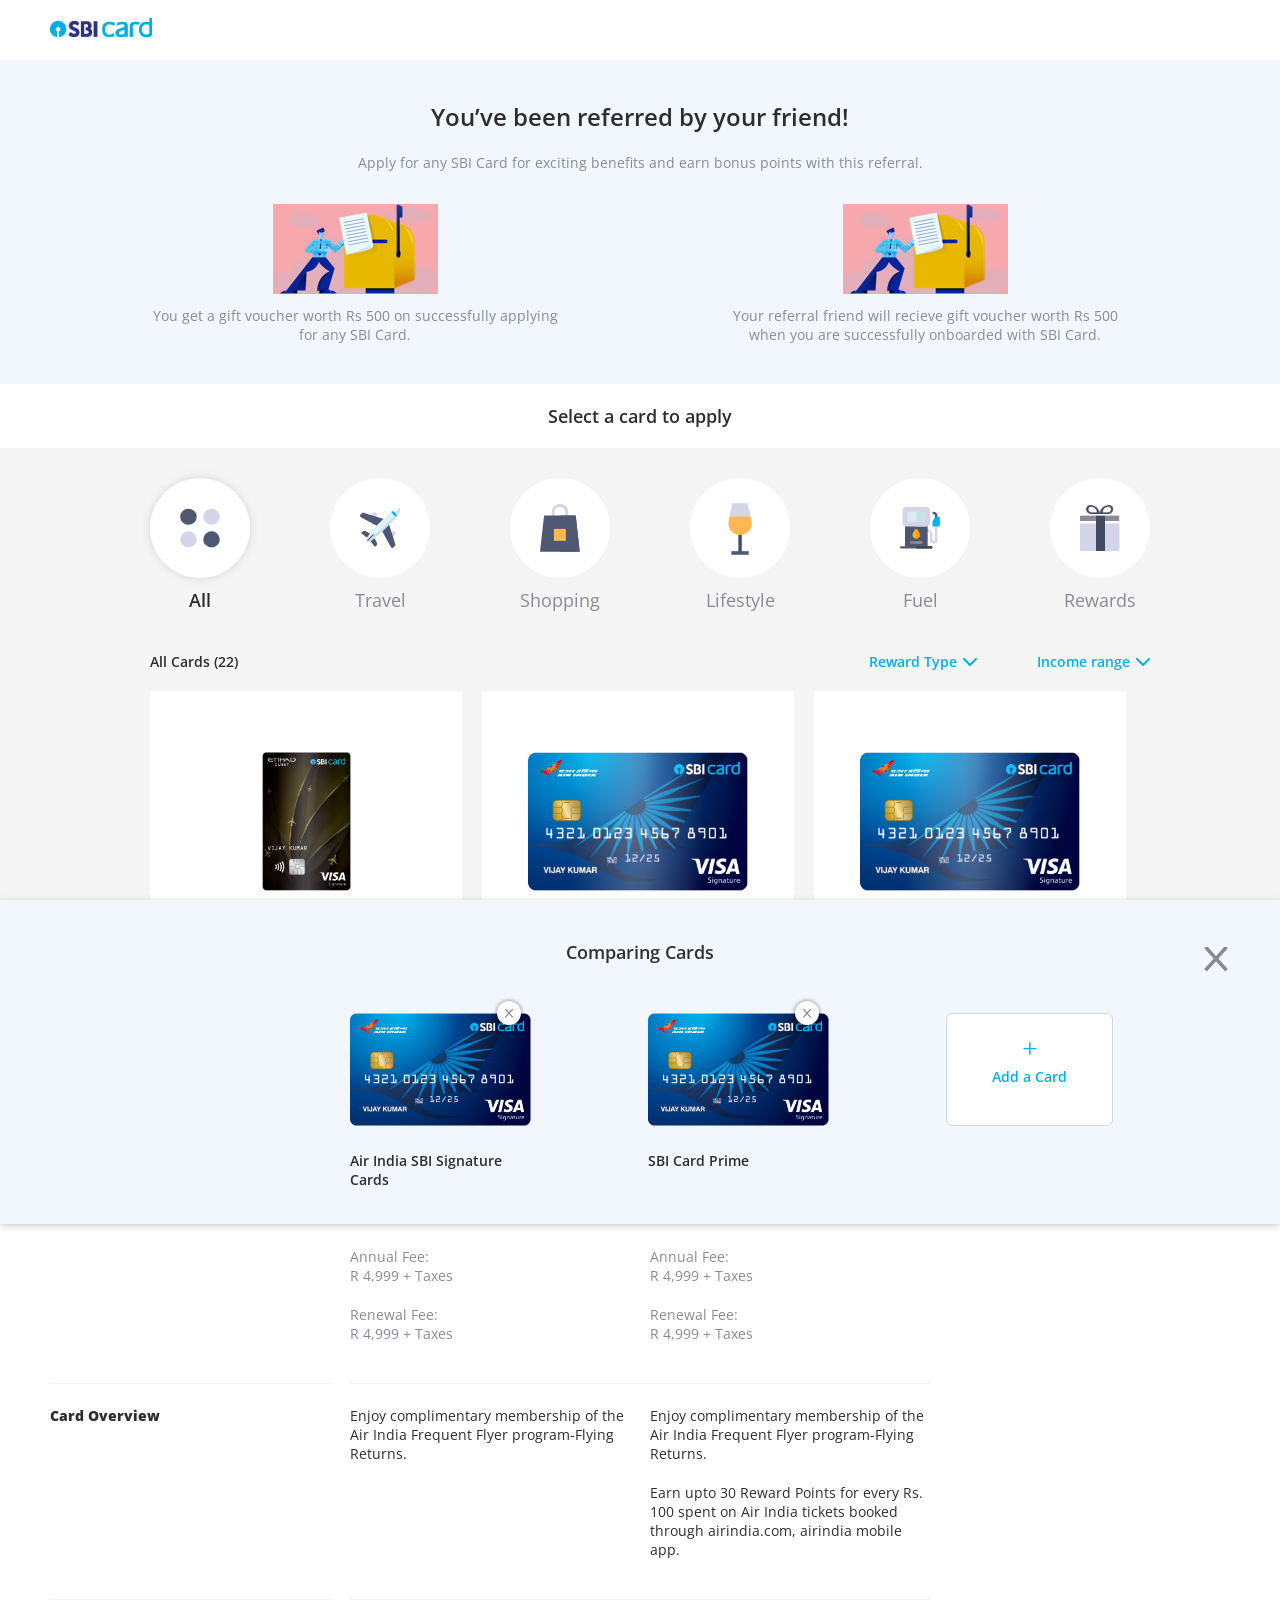
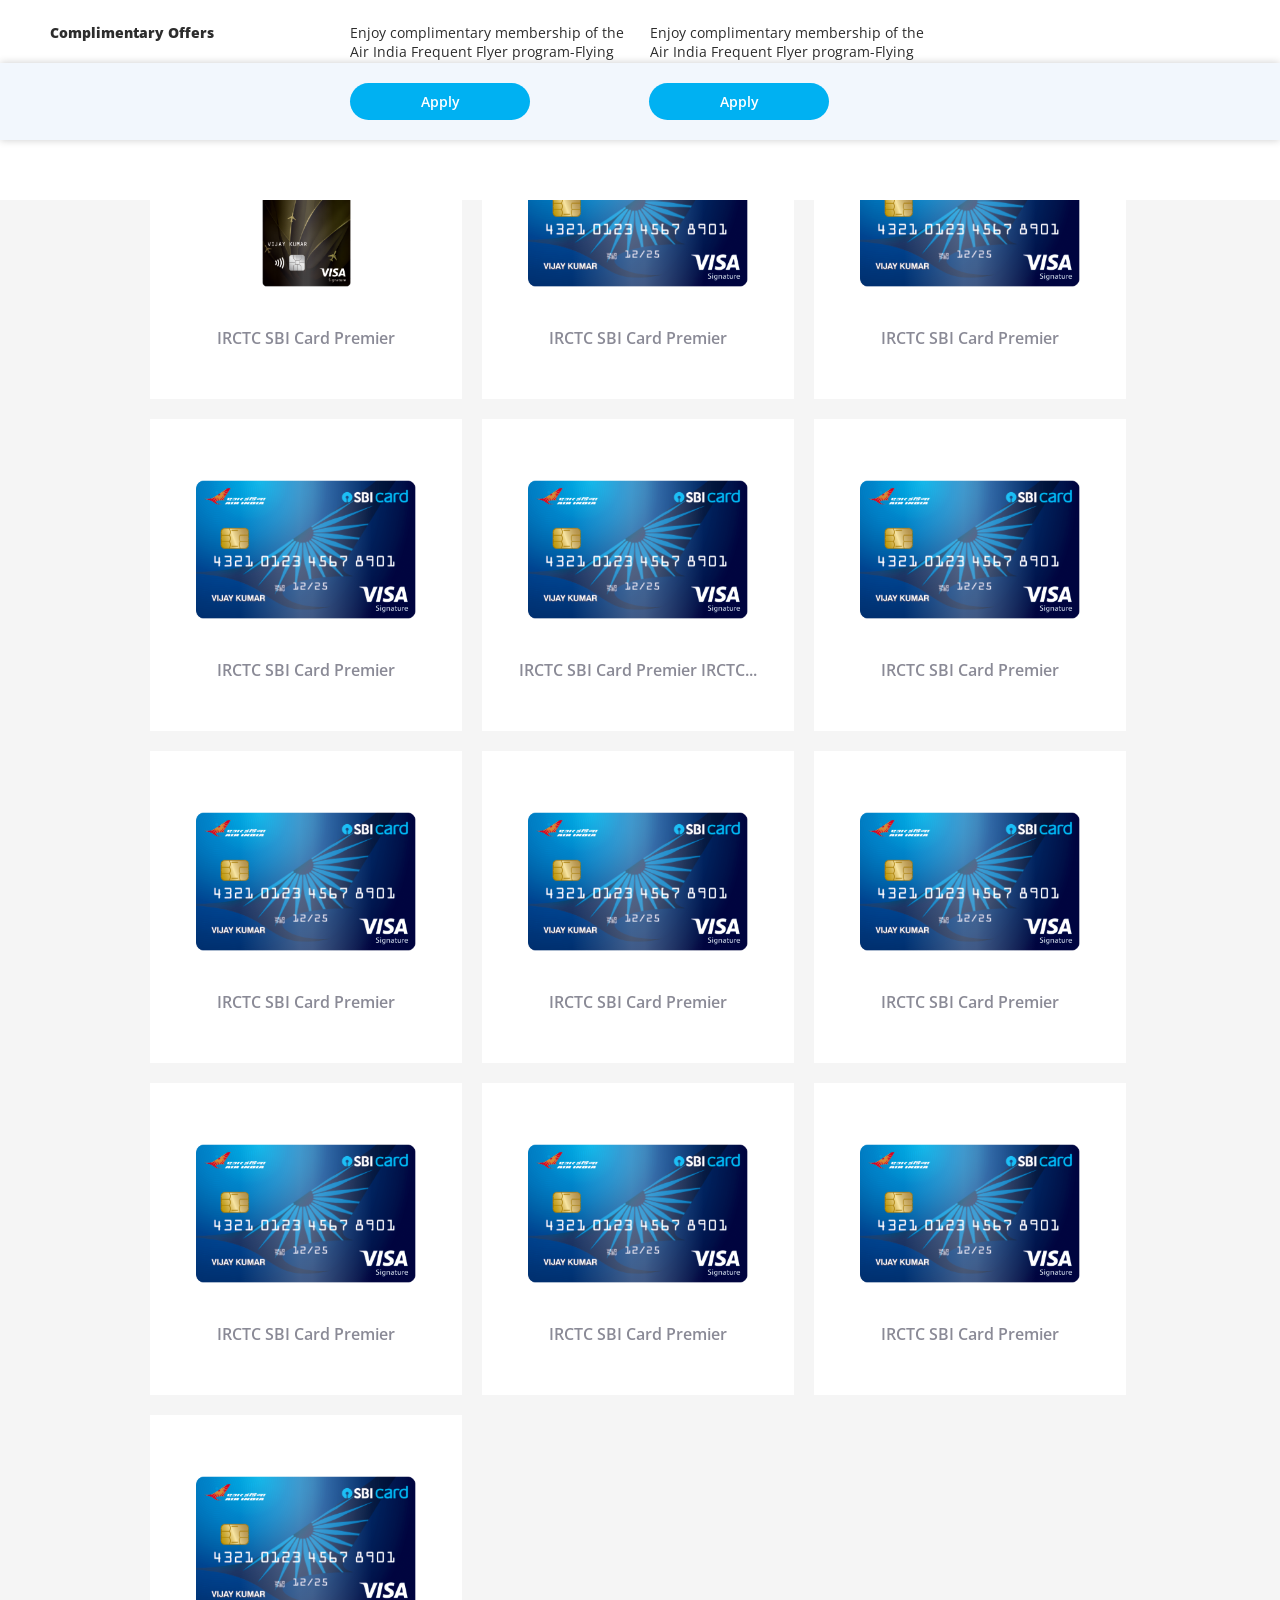
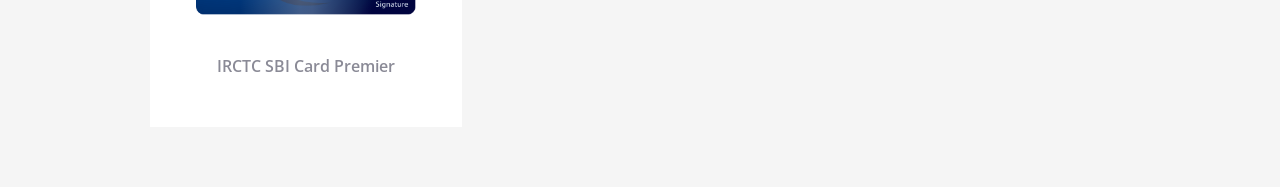
==== index.html @ ae4393f3 "Changes for landing drop 1" ====
<!doctype html>
<html lang="en">

<head>
    <meta charset="utf-8">
    <meta name="viewport" content="width=device-width, initial-scale=1, user-scalable=no">
    <link href="https://fonts.googleapis.com/css?family=Open+Sans:400,600,700&display=swap" rel="stylesheet">
    <link rel="stylesheet" href="css/style.css">
    <link rel="stylesheet" href="css/additions.css">
    <script src="http://code.jquery.com/jquery-3.4.1.js"></script>
    <title>Ref Landing</title>
</head>

<body class="re_body">
    <div class="re_headerlogo">
        <div class="re_logo">
            <img src="images/logo.png">
        </div>
    </div>
    <div class="re_afterheader" id="re_afterheader">
        <div class="re_refered_parent">
            <div class="re_inner">
                <div class="re_txt_ref">
                    <h5>You’ve been referred by your friend!</h5>
                    <p>Apply for any SBI Card for exciting benefits and earn bonus points with this referral.</p>
                </div>
                <div class="ref_img_ref_parent">
                    <div class="ref_img_content_img">
                        <div class="re_img_ref">
                            <img src="images/sbi-card-collaterals-tokenisation-illustrations-artboard-1-1-1-01-01.png"
                                alt="">
                        </div>
                        <p>You get a gift voucher worth Rs 500 on successfully applying for any SBI Card.</p>
                    </div>

                    <div class="ref_img_content_img">
                        <div class="re_img_ref">
                            <img src="images/sbi-card-collaterals-tokenisation-illustrations-artboard-1-1-1-01-01.png"
                                alt="">
                        </div>
                        <p>Your referral friend will recieve gift voucher worth Rs 500 when you are successfully
                            onboarded with SBI Card.</p>
                    </div>
                </div>
            </div>
        </div>
        <div class="re_select_title">
            Select a card to apply
        </div>
        <div class="re_card_area">

            <div class="recard_cat_button_sec">
                <a href="javascript:;" class="active">
                    <div>
                        <img src="images/re_all.svg" alt="">
                    </div>
                    <span>All</span>
                </a>
                <a href="javascript:;">
                    <div>
                        <img src="images/re_travel.svg" alt="">
                    </div>
                    <span>Travel</span>
                </a>
                <a href="javascript:;">
                    <div>
                        <img src="images/re_shopping.svg" alt="">
                    </div>
                    <span>Shopping</span>
                </a>
                <a href="javascript:;">
                    <div>
                        <img src="images/re_lifestyle.png" alt="">
                    </div>
                    <span>Lifestyle</span>
                </a>
                <a href="javascript:;">
                    <div>
                        <img src="images/re_fuel.svg" alt="">
                    </div>
                    <span>Fuel</span>
                </a>
                <a href="javascript:;">
                    <div>
                        <img src="images/re_reward.png" alt="">
                    </div>
                    <span>Rewards</span>
                </a>


            </div>
            <div class="re_filtersbox">
                <div class="re_title re_no_padding">
                    <div>
                        All Cards <span>(22)</span>
                    </div>
                    <a href="javascript:;" class="re_w_filter_menu re_filterbtn reward_type">Reward Type</a>
                    <a href="javascript:;" class="re_w_filter_menu re_filterbtn">Income range</a>
                    <a href="javascript:;" onclick="togglefiltermenu(this)"
                        class="re_m_filter_menu re_filterbtn">Filters</a>
                </div>
                <!-- Filters -->
                <div class="re_filters_parent" id="re_filters_parent">
                    <div class="re_filter_title">
                        <span>Filters</span>
                        <a href="javascript:;">Clear All</a>
                    </div>
                    <div class="re_filters_header">
                        <div class="re_btn_reward re_active" onclick="filtertoggle_mobile(this)">Reward Type</div>
                        <div class="re_btn_income" onclick="filtertoggle_mobile(this)">Income range</div>
                    </div>
                    <div class="re_filters_body" id="re_filters_body">
                        <div class="re_filters_body_reward">
                            <input type="checkbox" id="re_point">
                            <label for="re_point"><i></i>Reward Points</label>
                            <input type="checkbox" id="re_fuel">
                            <label for="re_fuel"><i></i>Fuel Surcharge Waiver</label>
                            <input type="checkbox" id="re_lounge">
                            <label for="re_lounge"><i></i>Lounge Access</label>
                            <input type="checkbox" id="re_fraud">
                            <label for="re_fraud"><i></i>Fraud Liability Cover</label>
                            <input type="checkbox" id="re_Concierge">
                            <label for="re_Concierge"><i></i>Concierge Service</label>
                            <input type="checkbox" id="re_Travel">
                            <label for="re_Travel"><i></i>Travel Benefits</label>
                        </div>
                        <div class="re_filters_body_income">
                            <input type="checkbox" id="re_3_5_Lacs">
                            <label for="re_3_5_Lacs"><i></i>3-5 Lacs</label>
                            <input type="checkbox" id="re_5_10_Lacs">
                            <label for="re_5_10_Lacs"><i></i>5-10 Lacs</label>
                            <input type="checkbox" id="re_10_15_Lacs">
                            <label for="re_10_15_Lacs"><i></i>10-15 Lacs</label>
                            <input type="checkbox" id="re_15_Lacs">
                            <label for="re_15_Lacs"><i></i>15 Lacs+</label>
                        </div>
                    </div>
                    <div class="re_apply_cancel_sec">
                        <a href="javascript:;" class="re_apppy_btn" onclick="togglefiltermenu(this)">Apply</a>
                        <a href="javascript:;" class="re_cancel_btn" onclick="togglefiltermenu(this)">Cancel</a>
                    </div>
                </div>
            </div>
            <!-- Selected filter -->
            <!-- Currently its hidden html is here -->
            <div class="re_selectedfilters" style="display: none">
                <div class="re_title_f">Filter</div>
                <div class="tags_parent">
                    <div class="re_tags">Fuel Surcharge Waiver <i></i></div>
                    <div class="re_tags">5-10 Lacs <i></i></div>
                </div>
                <div class="re_clearall">Clear all</div>
            </div>
            <div class="re_cards_parent">
                <div class="re_card_box_ vertical-card" onclick="onSelectCard(this, 0)">
                    <div class="re_bgbox" style="background:url(images/etihad-guest-sbi-premier.png)">
                        <div class="lefthover re-desktop"></div>
                        <div class="righthover re-desktop"></div>
                        <div class="imagebg"></div>
                    </div>
                    <p
                        title="IRCTC SBI Card Premier IRCTC SBI Card Premier IRCTC SBI Card Premier IRCTC SBI Card Premier IRCTC SBI Card Premier">
                        IRCTC SBI Card Premier IRCTC SBI Card Premier IRCTC SBI Card Premier IRCTC SBI Card Premier
                        IRCTC SBI Card Premier</p>
                    <a href="javascript:;" class="re_addtocomparebox_btn_hover">
                        Apply now
                    </a>
                    <a href="javascript:;" class="re_know_more_btn">Know more</a>
                </div>

                <div class="re_card_box_" onclick="onSelectCard(this, 1)">
                    <div class="re_bgbox" style="background:url(images/re_active_card.png)">
                        <div class="lefthover re-desktop"></div>
                        <div class="righthover re-desktop"></div>
                        <div class="imagebg"></div>
                    </div>
                    <p>IRCTC SBI Card Premier</p>
                    <a href="javascript:;" class="re_addtocomparebox_btn_hover">
                        Apply now
                    </a>
                    <a href="javascript:;" class="re_know_more_btn">Know more</a>
                </div>

                <div class="re_card_box_" onclick="onSelectCard(this, 2)">
                    <div class="re_bgbox" style="background:url(images/re_active_card.png)">
                        <div class="lefthover re-desktop"></div>
                        <div class="righthover re-desktop"></div>
                        <div class="imagebg"></div>
                    </div>
                    <p>IRCTC SBI Card Premier</p>
                    <a href="javascript:;" class="re_addtocomparebox_btn_hover">
                        Apply now
                    </a>
                    <a href="javascript:;" class="re_know_more_btn">Know more</a>
                </div>

                <div class="re_card_box_" onclick="onSelectCard(this, 3)">
                    <div class="re_bgbox" style="background:url(images/re_active_card.png)">
                        <div class="lefthover re-desktop"></div>
                        <div class="righthover re-desktop"></div>
                        <div class="imagebg"></div>
                    </div>
                    <p title="IRCTC SBI Card Premier IRCTC SBI Card Premier IRCTC SBI Card Premier IRCTC SBI Card Premier IRCTC SBI Card Premier IRCTC SBI Card Premier">
                        IRCTC SBI Card Premier IRCTC SBI Card Premier IRCTC SBI Card Premier IRCTC SBI Card Premier IRCTC
                        SBI Card Premier IRCTC SBI Card Premier</p>
                    <a href="javascript:;" class="re_addtocomparebox_btn_hover">
                        Apply now
                    </a>
                    <a href="javascript:;" class="re_know_more_btn">Know more</a>
                </div>

                <div class="re_card_box_" onclick="onSelectCard(this, 4)">
                    <div class="re_bgbox" style="background:url(images/re_active_card.png)">
                        <div class="lefthover re-desktop"></div>
                        <div class="righthover re-desktop"></div>
                        <div class="imagebg"></div>
                    </div>
                    <p>IRCTC SBI Card Premier</p>
                    <a href="javascript:;" class="re_addtocomparebox_btn_hover">
                        Apply now
                    </a>
                    <a href="javascript:;" class="re_know_more_btn">Know more</a>
                </div>

                <div class="re_card_box_" onclick="onSelectCard(this, 5)">
                    <div class="re_bgbox" style="background:url(images/re_active_card.png)">
                        <div class="lefthover re-desktop"></div>
                        <div class="righthover re-desktop"></div>
                        <div class="imagebg"></div>
                    </div>
                    <p>IRCTC SBI Card Premier</p>
                    <a href="javascript:;" class="re_addtocomparebox_btn_hover">
                        Apply now
                    </a>
                    <a href="javascript:;" class="re_know_more_btn">Know more</a>
                </div>

                <div class="re_card_box_" onclick="onSelectCard(this, 6)">
                    <div class="re_bgbox" style="background:url(images/re_active_card.png)">
                        <div class="lefthover re-desktop"></div>
                        <div class="righthover re-desktop"></div>
                        <div class="imagebg"></div>
                    </div>
                    <p>IRCTC SBI Card Premier</p>
                    <a href="javascript:;" class="re_addtocomparebox_btn_hover">
                        Apply now
                    </a>
                    <a href="javascript:;" class="re_know_more_btn">Know more</a>
                </div>

                <div class="re_card_box_" onclick="onSelectCard(this, 7)">
                    <div class="re_bgbox" style="background:url(images/re_active_card.png)">
                        <div class="lefthover re-desktop"></div>
                        <div class="righthover re-desktop"></div>
                        <div class="imagebg"></div>
                    </div>
                    <p>IRCTC SBI Card Premier</p>
                    <a href="javascript:;" class="re_addtocomparebox_btn_hover">
                        Apply now
                    </a>
                    <a href="javascript:;" class="re_know_more_btn">Know more</a>
                </div>

                <div class="re_card_box_" onclick="onSelectCard(this, 8)">
                    <div class="re_bgbox" style="background:url(images/re_active_card.png)">
                        <div class="lefthover re-desktop"></div>
                        <div class="righthover re-desktop"></div>
                        <div class="imagebg"></div>
                    </div>
                    <p>IRCTC SBI Card Premier</p>
                    <a href="javascript:;" class="re_addtocomparebox_btn_hover">
                        Apply now
                    </a>
                    <a href="javascript:;" class="re_know_more_btn">Know more</a>
                </div>

                <div class="re_card_box_ vertical-card" onclick="onSelectCard(this, 9)">
                    <div class="re_bgbox" style="background:url(images/etihad-guest-sbi-premier.png)">
                        <div class="lefthover re-desktop"></div>
                        <div class="righthover re-desktop"></div>
                        <div class="imagebg"></div>
                    </div>
                    <p>IRCTC SBI Card Premier</p>
                    <a href="javascript:;" class="re_addtocomparebox_btn_hover">
                        Apply now
                    </a>
                    <a href="javascript:;" class="re_know_more_btn">Know more</a>
                </div>

                <div class="re_card_box_" onclick="onSelectCard(this, 10)">
                    <div class="re_bgbox" style="background:url(images/re_active_card.png)">
                        <div class="lefthover re-desktop"></div>
                        <div class="righthover re-desktop"></div>
                        <div class="imagebg"></div>
                    </div>
                    <p>IRCTC SBI Card Premier</p>
                    <a href="javascript:;" class="re_addtocomparebox_btn_hover">
                        Apply now
                    </a>
                    <a href="javascript:;" class="re_know_more_btn">Know more</a>
                </div>

                <div class="re_card_box_" onclick="onSelectCard(this, 11)">
                    <div class="re_bgbox" style="background:url(images/re_active_card.png)">
                        <div class="lefthover re-desktop"></div>
                        <div class="righthover re-desktop"></div>
                        <div class="imagebg"></div>
                    </div>
                    <p>IRCTC SBI Card Premier</p>
                    <a href="javascript:;" class="re_addtocomparebox_btn_hover">
                        Apply now
                    </a>
                    <a href="javascript:;" class="re_know_more_btn">Know more</a>
                </div>

                <div class="re_card_box_" onclick="onSelectCard(this, 12)">
                    <div class="re_bgbox" style="background:url(images/re_active_card.png)">
                        <div class="lefthover re-desktop"></div>
                        <div class="righthover re-desktop"></div>
                        <div class="imagebg"></div>
                    </div>
                    <p>IRCTC SBI Card Premier</p>
                    <a href="javascript:;" class="re_addtocomparebox_btn_hover">
                        Apply now
                    </a>
                    <a href="javascript:;" class="re_know_more_btn">Know more</a>
                </div>

                <div class="re_card_box_" onclick="onSelectCard(this, 13)">
                    <div class="re_bgbox" style="background:url(images/re_active_card.png)">
                        <div class="lefthover re-desktop"></div>
                        <div class="righthover re-desktop"></div>
                        <div class="imagebg"></div>
                    </div>
                    <p>IRCTC SBI Card Premier IRCTC SBI Card Premier</p>
                    <a href="javascript:;" class="re_addtocomparebox_btn_hover">
                        Apply now
                    </a>
                    <a href="javascript:;" class="re_know_more_btn">Know more</a>
                </div>

                <div class="re_card_box_" onclick="onSelectCard(this, 14)">
                    <div class="re_bgbox" style="background:url(images/re_active_card.png)">
                        <div class="lefthover re-desktop"></div>
                        <div class="righthover re-desktop"></div>
                        <div class="imagebg"></div>
                    </div>
                    <p>IRCTC SBI Card Premier</p>
                    <a href="javascript:;" class="re_addtocomparebox_btn_hover">
                        Apply now
                    </a>
                    <a href="javascript:;" class="re_know_more_btn">Know more</a>
                </div>

                <div class="re_card_box_" onclick="onSelectCard(this, 15)">
                    <div class="re_bgbox" style="background:url(images/re_active_card.png)">
                        <div class="lefthover re-desktop"></div>
                        <div class="righthover re-desktop"></div>
                        <div class="imagebg"></div>
                    </div>
                    <p>IRCTC SBI Card Premier</p>
                    <a href="javascript:;" class="re_addtocomparebox_btn_hover">
                        Apply now
                    </a>
                    <a href="javascript:;" class="re_know_more_btn">Know more</a>
                </div>

                <div class="re_card_box_" onclick="onSelectCard(this, 16)">
                    <div class="re_bgbox" style="background:url(images/re_active_card.png)">
                        <div class="lefthover re-desktop"></div>
                        <div class="righthover re-desktop"></div>
                        <div class="imagebg"></div>
                    </div>
                    <p>IRCTC SBI Card Premier</p>
                    <a href="javascript:;" class="re_addtocomparebox_btn_hover">
                        Apply now
                    </a>
                    <a href="javascript:;" class="re_know_more_btn">Know more</a>
                </div>

                <div class="re_card_box_" onclick="onSelectCard(this, 17)">
                    <div class="re_bgbox" style="background:url(images/re_active_card.png)">
                        <div class="lefthover re-desktop"></div>
                        <div class="righthover re-desktop"></div>
                        <div class="imagebg"></div>
                    </div>
                    <p>IRCTC SBI Card Premier</p>
                    <a href="javascript:;" class="re_addtocomparebox_btn_hover">
                        Apply now
                    </a>
                    <a href="javascript:;" class="re_know_more_btn">Know more</a>
                </div>

                <div class="re_card_box_" onclick="onSelectCard(this, 18)">
                    <div class="re_bgbox" style="background:url(images/re_active_card.png)">
                        <div class="lefthover re-desktop"></div>
                        <div class="righthover re-desktop"></div>
                        <div class="imagebg"></div>
                    </div>
                    <p>IRCTC SBI Card Premier</p>
                    <a href="javascript:;" class="re_addtocomparebox_btn_hover">
                        Apply now
                    </a>
                    <a href="javascript:;" class="re_know_more_btn">Know more</a>
                </div>

                <div class="re_card_box_" onclick="onSelectCard(this, 19)">
                    <div class="re_bgbox" style="background:url(images/re_active_card.png)">
                        <div class="lefthover re-desktop"></div>
                        <div class="righthover re-desktop"></div>
                        <div class="imagebg"></div>
                    </div>
                    <p>IRCTC SBI Card Premier</p>
                    <a href="javascript:;" class="re_addtocomparebox_btn_hover">
                        Apply now
                    </a>
                    <a href="javascript:;" class="re_know_more_btn">Know more</a>
                </div>

                <div class="re_card_box_" onclick="onSelectCard(this, 20)">
                    <div class="re_bgbox" style="background:url(images/re_active_card.png)">
                        <div class="lefthover re-desktop"></div>
                        <div class="righthover re-desktop"></div>
                        <div class="imagebg"></div>
                    </div>
                    <p>IRCTC SBI Card Premier</p>
                    <a href="javascript:;" class="re_addtocomparebox_btn_hover">
                        Apply now
                    </a>
                    <a href="javascript:;" class="re_know_more_btn">Know more</a>
                </div>

                <div class="re_card_box_" onclick="onSelectCard(this, 21)">
                    <div class="re_bgbox" style="background:url(images/re_active_card.png)">
                        <div class="lefthover re-desktop"></div>
                        <div class="righthover re-desktop"></div>
                        <div class="imagebg"></div>
                    </div>
                    <p>IRCTC SBI Card Premier</p>
                    <a href="javascript:;" class="re_addtocomparebox_btn_hover">
                        Apply now
                    </a>
                    <a href="javascript:;" class="re_know_more_btn">Know more</a>
                </div>

            </div>
        </div>
    </div>
    <!-- compare card -->
    <div class="re_cardadded" id="re_cardadded">
        <div class="re_cardadded_parent">
            <div class="re_cardadd_mobile_expand">
                <img src="images/re_downarrow_grey.svg">
            </div>
            <div class="re_add_card_box">
                <div class="re_cardadded_a">
                    <img src="images/re_active_card.png">
                    <i></i>
                </div>
                <div class="re_ad_new_bottom" style="display: none">
                    <i></i> Add Card
                </div>
                <div class="re_cardadded_a">
                    <img src="images/re_active_card.png">
                    <i></i>
                </div>
                <div class="re_ad_new_bottom" style="display: none">
                    <i></i> Add Card
                </div>
                <div class="re_ad_new_bottom">
                    <i></i> Add Card
                </div>
            </div>
            <div class="re_compbtn">
                <a href="javascript:;" class="re_btn_cancel" onclick="closecomparebottom(this)">Cancel</a>
                <a href="javascript:;" class="re_btn_compare" onclick="openfullcompare(this)">Compare</a>
            </div>
        </div>
    </div>
    <!-- Full comparebox -->
    <div class="re_fullcomparebox sub-category-container" id="re_fullcomparebox">
        <div class="re_fullcomparebox_header sub-category-container">
            <h3>Comparing Cards</h3>
            <div class="re_header_cards">

                <div class="re_cards_box">
                    <img src="images/re_active_card.png">
                    <i></i>
                    <p>Air India SBI Signature Cards</p>
                </div>
                <div class="re_cards_box">
                    <img src="images/re_active_card.png">
                    <i></i>
                    <p>SBI Card Prime</p>
                </div>
                <div class="re_cards_box re_add_a_card_header" onclick="closefullcompare(this)">
                    <img src="images/re_active_card.png">
                    <div>
                        <i></i> Add a Card
                    </div>
                    <p style="visibility: hidden">SBI Card Prime</p>
                </div>
                <div class="re_close_full_compare" id="re_close_full_compare" onclick="closefullcompare(this)"></div>
            </div>
        </div>
        <div class="re_fullcomparebox_body sub-category-container">
            <div class="re_fullcomparebox_body_row">
                <div></div>
                <div>
                    <p>
                        <span>Annual Fee:</span>
                        <span> R 4,999 + Taxes</span>
                    </p>
                    <p>
                        <span>Renewal Fee:</span>
                        <span> R 4,999 + Taxes</span>
                    </p>
                </div>
                <div>
                    <p>
                        <span>Annual Fee:</span>
                        <span> R 4,999 + Taxes</span>
                    </p>
                    <p>
                        <span>Renewal Fee:</span>
                        <span> R 4,999 + Taxes</span>
                    </p>
                </div>
            </div>
            <div class="re_fullcomparebox_body_row">
                <div>Card Overview</div>
                <div>
                    <p>
                        Enjoy complimentary membership of the Air India Frequent Flyer program-Flying Returns.
                    </p>
                </div>
                <div>
                    <p>
                        Enjoy complimentary membership of the Air India Frequent Flyer program-Flying Returns.
                    </p>
                    <p>
                        Earn upto 30 Reward Points for every Rs. 100 spent on Air India tickets booked through
                        airindia.com, airindia mobile app.
                    </p>
                </div>
            </div>
            <div class="re_fullcomparebox_body_row">
                <div>Complimentary Offers</div>
                <div>
                    <p>
                        Enjoy complimentary membership of the Air India Frequent Flyer program-Flying Returns.
                    </p>
                </div>
                <div>
                    <p>
                        Enjoy complimentary membership of the Air India Frequent Flyer program-Flying Returns.
                    </p>
                </div>
            </div>
            <div class="re_fullcomparebox_body_row">
                <div>Card Overview</div>
                <div>
                    <p>
                        Enjoy complimentary membership of the Air India Frequent Flyer program-Flying Returns.
                    </p>
                </div>
                <div>
                    <p>
                        Enjoy complimentary membership of the Air India Frequent Flyer program-Flying Returns.
                    </p>
                    <p>
                        Earn upto 30 Reward Points for every Rs. 100 spent on Air India tickets booked through
                        airindia.com, airindia mobile app.
                    </p>
                </div>
            </div>
        </div>
        <div class="re_fullcomparebox_footer sub-category-container">
            <div class="re_fullcomparebox_footer_inner">
                <a href="javascript:;"><span>Apply</span></a>
                <a href="javascript:;"><span>Apply</span></a>
            </div>
        </div>
    </div>
    <div class="re_detailcard_open_parent hidden">
        <div class="re_opened_card">
            <a href="javascript:;" class="re_close_desc" onclick="closeCardDetails()">
                <img src="images/card_close.svg" alt="">
            </a>
            <img class="detail-card-image" src="images/re_active_card.png">
            <p class="opened-card-heading">IRCTC SBI Card Premier</p>
            <div class="re_feesbox">
                <p>
                    <span>Annual Fee:</span>
                    <span>₹ 4,999 + Taxes</span>
                </p>
                <p>
                    <span>Renewal Fee: </span>
                    <span>₹ 4,999</span>
                </p>
            </div>
            <div class="re_desc">
                <div>
                    <img src="images/re_idcard.svg">
                    <p>Complimentary membership of the Air India Frequent Flyer program-Flying Returns.</p>
                </div>
                <div>
                    <img src="images/re_reward.svg">
                    <p>Earn upto 30 Reward Points for every Rs. 100 spent on Air India tickets booked through
                        airindia.com, airindia mobile app.</p>
                </div>
                <div>
                    <img src="images/re_gift_reward.svg">
                    <p>Enjoy complimentary membership of the Air India Frequent Flyer program-Flying Returns.
                    </p>
                </div>
            </div>
            <div class="re_referal_offer_txt">
                <p>Referral Offer</p>
                <span>You get Rs 500 voucher for using the referral code</span>
            </div>
            <a href="javascript:;" class="re_button_apply">Apply now</a>
            <a href="javascript:;" class="re_button_know">Know More</a>
            <div class="re_button_compare re_button_compare_add">+ <a href="javascript:;"> Add to
                    compare</a></div>
            <div class="re_button_compare re_button_compare_remove" style="display:none;">- <a href="javascript:;">
                    Remove from compare</a></div>
        </div>
    </div>
    <script type="text/javascript">
        // For opening filter menu
        function togglefiltermenu(event) {
            if (window.innerWidth >= 768) {
                document.querySelectorAll('.re_filterbtn').forEach(function (item) {
                    item.classList.remove('re_filterbtn_open');
                });
                event.classList.toggle('re_filterbtn_open');
                document.querySelector('#re_filters_parent').classList.remove('re_filters_parent_open');
                if (event.innerText == "Reward Type") {
                    document.querySelector('#re_filters_parent').classList.toggle('re_filters_parent_open');
                    document.querySelector('#re_filters_body').classList.remove('income_type_open');
                    document.querySelector('#re_filters_body').classList.add('reward_type_open');
                } else {
                    document.querySelector('#re_filters_parent').classList.toggle('re_filters_parent_open');
                    document.querySelector('#re_filters_body').classList.remove('reward_type_open');
                    document.querySelector('#re_filters_body').classList.add('income_type_open')
                }
            } else if (window.innerWidth <= 767) {
                event.classList.toggle('re_filterbtn_open');
                document.querySelector('#re_filters_parent').classList.toggle('re_filters_parent_open');
                document.getElementsByClassName("re_headerlogo")[0].classList.toggle('header_filter_open');
            }
        }
        // filter toggle on mobile
        function filtertoggle_mobile(event) {
            if (window.innerWidth <= 767) {
                document.querySelectorAll('.re_filters_header > div').forEach(function (item) {
                    item.classList.remove('re_active');
                });
                event.classList.add('re_active');
                if (event.innerText == "Reward Type") {
                    document.querySelector('#re_filters_body').classList.remove('income_type_open');
                    document.querySelector('#re_filters_body').classList.add('reward_type_open');
                } else {
                    document.querySelector('#re_filters_body').classList.remove('reward_type_open');
                    document.querySelector('#re_filters_body').classList.add('income_type_open')
                }
            }
        }


        function closecomparebottom(event) {
            document.querySelector('#re_cardadded').classList.remove('re_cardadded_open');
            $('.re_cards_parent').removeAttr('style');
        }
        // For opening full compare box
        function openfullcompare(event) {


            document.querySelector('#re_fullcomparebox').classList.add('re_fullcomparebox_open');
            document.getElementsByTagName('body')[0].classList.add('re_comparebox_openes');
            window.scrollTo({
                top: 0
            });
            $('.re_close_full_compare').show();

        }
        // for on scrolling to make height small
        window.addEventListener('scroll', function (e) {
            var scrolltop = window.scrollY;
            if (scrolltop > 50) {
                document.querySelector('#re_fullcomparebox').classList.add('re_fullcomparebox_scroll');

            } else {
                document.querySelector('#re_fullcomparebox').classList.remove('re_fullcomparebox_scroll');

            }
        });
        // for closing comparepop
        function closefullcompare(event) {
            document.querySelector('#re_fullcomparebox').classList.remove('re_fullcomparebox_open');
            document.getElementsByTagName('body')[0].classList.remove('re_comparebox_openes');
            window.scrollTo({
                top: 0
            });
            document.querySelector('#re_fullcomparebox').classList.remove('re_fullcomparebox_scroll');
            $('.re_close_full_compare').hide();
        }
        $(document).ready(function () {
            if ($(window).width() >= 768) {
                $('.re_card_area .re_title a').click(function (e) {
                    e.stopImmediatePropagation();
                    var currenttext = $(this).text();
                    $('#re_filters_parent').show();
                    $('.re_card_area .re_title a').removeClass('re_filterbtn_open');
                    $(this).toggleClass('re_filterbtn_open');
                    if (currenttext == 'Reward Type') {
                        $('.re_filters_body_income').hide();
                        $('.re_filters_body_reward').show();
                        $('#re_filters_parent').css('right', '171px');
                    } else {
                        $('.re_filters_body_reward').hide();
                        $('.re_filters_body_income').show();
                        $('#re_filters_parent').css('right', '0');
                    }
                });
                $(window).click(function () {
                    $('#re_filters_parent').hide();
                    $('.re_card_area .re_title a').removeClass('re_filterbtn_open');
                });
            }
            $('.re_filters_body').change(function () {
                $('.re_selectedfilters').show();
                if ($('input[type="checkbox"]:checked').length > 0) {
                    $('.re_apppy_btn').css('background', '#00b1f2')
                } else {
                    $('.re_apppy_btn').css('background', '#dadada')
                }
            });
            $('.re_clearall').click(function () {
                $('.re_selectedfilters').hide();
            });
            // // $('.re_cards_parent > div.re_card_box_').click(function (e) {
            // //     e.stopImmediatePropagation();
            // //     $('.re_cards_parent>div').removeClass('active');
            // //     $(this).addClass('active');
            // //     $('.re_detailcard_open_parent').removeAttr('style');
            // //     $(this).next().css({
            // //         'max-height': '1368px',
            // //     });
            // });
            // $('.re_detailcard_open_parent .re_opened_card .re_close_desc').click(function (e) {
            //     // debugger;
            //     e.stopImmediatePropagation();
            //     $(this).parent().parent().removeAttr('style');
            //     $('.re_cards_parent>div').removeClass('active');
            // });
            $('.re_cardadd_mobile_expand').click(function () {
                $(this).toggleClass('open');
                $('#re_cardadded').toggleClass('re_cardadded_open_full')
            });
        });
        // compare card left right swipe
        var subCatContainer = document.getElementsByClassName("sub-category-container");

        $(".sub-category-container").scroll(function () {
            for (var i in subCatContainer)
                $(subCatContainer[i]).scrollLeft($(this).scrollLeft());
        });
        $(document).ready(function () {
            $('.recard_cat_button_sec a').click(function () {
                $('.recard_cat_button_sec a').removeClass('active');
                $(this).addClass('active');
            });
            $('#re_filters_parent').click(function (e) {
                e.stopImmediatePropagation();
            });
            // For opening compare box
            function opencomparebottom(event) {
                document.querySelector('#re_cardadded').classList.add('re_cardadded_open');
                $('.re_cards_parent').css('padding-bottom', '130px');
            }
            $('.re_button_compare_add').click(function (e) {
                e.stopImmediatePropagation();
                $('#re_cardadded').addClass('re_cardadded_open');
                $('.re_cards_parent').css('padding-bottom', '130px');
                $(this).next().show();
                $(this).hide();
            });
            $('.re_button_compare_remove').click(function (e) {
                e.stopImmediatePropagation();
                $(this).prev().show();
                $(this).hide();
            });
            $('.re_cards_parent>div.re_opened_card a.re_button_apply').click(function (e) {

                e.stopImmediatePropagation();
            });
            $('.re_cards_parent>div.re_opened_card a.re_button_know').click(function (e) {

                e.stopImmediatePropagation();
            });
            $('.re_cardadded_a i').click(function () {
                $(this).parent().next().show();
                $(this).parent().hide();
                if ($('.re_cardadded_a[style="display: none;"]').length == 2) {
                    $('#re_cardadded').removeClass('re_cardadded_open');
                    $('.re_cards_parent').css('padding-bottom', '40px');
                    $('.re_opened_card[style="display: flex;"] .re_button_compare_add').show();
                    $('.re_opened_card[style="display: flex;"] .re_button_compare_remove').hide();

                }
            });
            $('.re_addtocomparebox_btn_hover').click(function (e) {
                e.stopImmediatePropagation();
            });
            $('.re_cards_parent>.re_card_box_').each(function () {
                var oneLineThresh, twoLineThresh;
                if ($(window).width() < 768) {
                    if ($(this).hasClass('vertical-card')) {
                        oneLineThresh = 34;
                        twoLineThresh = 48;
                    } else {
                        oneLineThresh = 54;
                        twoLineThresh = 68;
                    }

                } else {
                    var oneLineThresh = 58;
                    var twoLineThresh = 76;
                }
                var titleheight = $(this).find('p').innerHeight();
                var para = $(this).find('p')[0];
                if (titleheight > oneLineThresh) {
                    $(this).addClass('twolinetext');
                    var wordArray = para.innerHTML.split(" ");
                    if (titleheight > twoLineThresh) { // if the statement goes till third line
                        while (para.scrollHeight > twoLineThresh) {
                            wordArray.pop();
                            para.innerHTML = wordArray.join(" ") + ("...");
                        }
                    }

                }
            });


            $('.re_filter_title a').click(function () {
                $('.re_filters_body input[type="checkbox"]:checked').each(function () {
                    $(this).prop('checked', false);
                })
            });

        });

        function onSelectCard(card, index) {
            var allCards = document.querySelectorAll('.re_cards_parent .re_card_box_'), row;
            for (var i = 0; i < allCards.length; i++) {
                allCards[i].classList.remove('active');
            }
            card.classList.add('active');
            if (window.innerWidth > 767 && window.innerWidth <= 1015) {
                row = Math.floor(index / 2) + 1, posToAdd = row * 2 - 1;
            }
            else if (window.innerWidth > 1015) {
                row = Math.floor(index / 3) + 1, posToAdd = row * 3 - 1;
            }
            else if (window.innerWidth > 759 && window.innerWidth <= 767) {
                row = Math.floor(index / 4) + 1, posToAdd = row * 4 - 1;
            }
            else if (window.innerWidth > 574 && window.innerWidth <= 759) {
                row = Math.floor(index / 3) + 1, posToAdd = row * 3 - 1;
            }
            else if (window.innerWidth > 359 && window.innerWidth <= 574) {
                row = Math.floor(index / 2) + 1, posToAdd = row * 2 - 1;
            } else {
                row = Math.floor(index / 1) + 1, posToAdd = row * 1 - 1;
            }
            if (posToAdd > allCards.length - 1) posToAdd = allCards.length - 1;
            openCardDetails(card, posToAdd);
        }

        function openCardDetails(card, index) {
            var detailedCard = $('.re_detailcard_open_parent');
            var panelBody = document.querySelector('.re_know_more_details');
            // Set Card Content 
            var cardHeading = card.querySelector('p').innerHTML;
            var cardImage = card.querySelector('.re_bgbox').style['background-image'].slice(5, -2);
            detailedCard.find('.opened-card-heading')[0].innerHTML = cardHeading;
            detailedCard.find('.detail-card-image')[0].src = cardImage;
            if (card.className.indexOf('vertical-card') !== -1) {
                detailedCard.find('.detail-card-image')[0].classList.add('vertical-card');
            } else {
                detailedCard.find('.detail-card-image')[0].classList.remove('vertical-card');
            }
            // Open Card
            $('.re_cards_parent .re_card_box_').eq(index).after(detailedCard);
            detailedCard.removeClass('hidden');
            setTimeout(function () {
                getElement('.re_detailcard_open_parent').style.maxHeight = getElement('.re_detailcard_open_parent').scrollHeight + 100 + "px";
            });


        }

        function closeCardDetails() {
            var detailedCard = $('.re_detailcard_open_parent');
            var button = document.querySelector('.re_button_know'), panelBody = document.querySelector('.re_know_more_details');
            detailedCard.addClass('hidden');
            if (getElement('.re_detailcard_open_parent').style.maxHeight) {
                getElement('.re_detailcard_open_parent').style.maxHeight = null;
            }
            // Collapse Know More if opened
            /* if (button.innerHTML === 'Know Less') {
                panelBody.classList.remove('expanded');
                panelBody.style.maxHeight = null;
                button.innerHTML = 'Know More';
            } */

            setTimeout(() => {
                $('.re_fullcomparebox').after(detailedCard);
            }, 1000);

            // Remove active class from the cards
            var allCards = document.querySelectorAll('.re_cards_parent .re_card_box_');
            for (var i = 0; i < allCards.length; i++) {
                allCards[i].classList.remove('active');
            }

        }
        function getElement(selector) {
            return document.querySelector(selector);
        }
    </script>
</body>

</html>
---- css/style.css ----
* {
    padding: 0;
    margin: 0;
    box-sizing: border-box;
}

.re_body {
    background-color: #f5f5f5;
    font-family: 'Open Sans', sans-serif;
    box-sizing: border-box;
}

.re_headerlogo {
    width: 100%;
    height: 60px;
    background-color: #ffffff;
    display: flex;
    align-items: center;
}

.re_logo {
    max-width: 1180px;
    margin: 0 auto;
    width: 100%;
}

.re_logo img {
    max-width: 102px;
}

.re_refered_parent {
    height: auto;
    background-color: #f2f7fd;
    display: flex;
    align-items: center;
    justify-content: center;
    padding-top: 40px;
    padding-bottom: 40px;
}

.re_refered_parent .re_inner {
    display: flex;
    height: 100%;
    align-items: center;
    width: 100%;
    max-width: 980px;
    padding-left: 0;
    flex-flow: column;
}

.re_txt_ref {
    text-align: center;
}

.re_refered_parent .re_inner .re_txt_ref h5 {
    font-size: 24px;
    font-weight: 600;
    color: #2d2d2d;
    margin-bottom: 20px;
}

.ref_img_ref_parent {
    display: flex;
    justify-content: space-between;
    width: 100%;
    margin-top: 32px;
}

.re_refered_parent .re_inner .re_txt_ref p {
    font-size: 14px;
    font-weight: 400;
    color: #8a8a96;
}

.ref_img_content_img {
    width: calc(50% - 80px);
}

.re_refered_parent .re_inner .re_img_ref {
    background-color: rgba(255, 0, 0, 0.32);
    height: 90px;
    width: 165px;
    margin-left: auto;
    display: flex;
    align-items: center;
    justify-content: center;
    margin-right: auto;
}

.ref_img_content_img>p {
    font-family: 'Open Sans', sans-serif;
    font-size: 14px;
    font-weight: normal;
    color: #8a8a96;
    margin-top: 12px;
    max-width: 100%;
    display: flex;
    text-align: center;
}

.ref_img_content_img>p:before {
    /* content: '';
    min-width: 6px;
    height: 6px;
    background-color: #8a8a96;
    margin-right: 10px;
    border-radius: 50%;
    position: relative;
    top: 4px; */
}

.re_select_title {
    height: 64px;
    background-color: #ffffff;
    display: flex;
    align-items: center;
    justify-content: center;
    font-size: 18px;
    font-weight: 600;
    color: #2d2d2d;
}

.re_card_area {
    display: flex;
    width: 100%;
    padding-top: 30px;
    max-width: 1020px;
    margin: 0 auto;
    flex-flow: column;
    padding-left: 20px;
    /* padding-right: 20px; */
}

.re_card_area .re_title {
    display: flex;
    font-size: 14px;
    font-weight: 600;
    color: #2d2d2d;
    padding-bottom: 20px;
}

.re_card_area .recard_cat_button_sec {
    display: flex;
    flex-flow: row;
    justify-content: space-between;
    margin-bottom: 40px;
}

.re_card_area .recard_cat_button_sec a {
    display: flex;
    flex-flow: column;
    align-items: center;
    justify-content: center;
    text-decoration: none;
}

.re_card_area .recard_cat_button_sec a>div {
    width: 100px;
    height: 100px;
    box-shadow: 0 0 8px 0 transparent;
    background-color: #ffffff;
    display: flex;
    align-items: center;
    justify-content: center;
    margin-bottom: 10px;
    border-radius: 50%;
    transition: all .2s;
}

.re_card_area .recard_cat_button_sec a.active>div {
    box-shadow: 0 0 8px 0 rgba(138, 138, 150, 0.3);
    transition: all .2s;
}

.re_card_area .recard_cat_button_sec a>div img {
    max-width: 40px;
}

.re_card_area .recard_cat_button_sec a:nth-child(4)>div img {
    max-height: 55px;
}

.re_card_area .recard_cat_button_sec a>span {
    font-size: 18px;
    font-weight: 400;
    color: #8a8a96;
    transition: all .2s;
}

.re_card_area .recard_cat_button_sec a.active span,
.re_card_area .recard_cat_button_sec a:hover span {
    font-weight: 600;
    color: #2d2d2d;
    transition: all .2s;
}

.re_filterbtn {
    font-size: 14px;
    font-weight: 600;
    letter-spacing: normal;
    color: #00b1f2;
    text-decoration: none;
    padding-right: 0;
    display: flex;
    align-items: center;
}

.reward_type {
    margin-left: auto;
    margin-right: 60px;
}

.re_filterbtn:after {
    content: "";
    margin-left: auto;
    width: 14px;
    height: 8px;
    background: url(../images/re_downarrow.svg) no-repeat;
    background-size: 100%;
    margin-left: 6px;
}

.re_filterbtn_open:after {
    content: '';
    transform: rotate(180deg);
}

.re_no_padding {
    padding: 0 !important;
}

.re_cards_parent {
    width: 100%;
    display: flex;
    flex-flow: row wrap;
    /* justify-content: space-between; */
    padding-bottom: 40px;
}

.re_cards_parent>div {
    width: 312px;
    /* min-height: 312px; */
    height: 312px;
    margin-top: 0;
    padding-top: 60px;
    align-items: center;
    background-color: #ffffff;
    display: flex;
    flex-flow: column;
    box-shadow: 0 0 4px 0 transparent;
    border: solid 1px transparent;
    margin-bottom: 20px;
}

.re_cards_parent>div.re_card_box_:hover {
    padding-top: 40px;
    
}

.re_cards_parent>div.re_card_box_:hover a.re_know_more_btn {
    /* visibility: visible; */
    opacity: 1;
    transition: all .2s;
    margin-top: 13px;
}

.re_cards_parent>div.active {
    box-shadow: 0 0 4px 0 rgba(138, 138, 150, 0.3);
    border: solid 1px rgba(138, 138, 150, 0.25);
}

.re_cards_parent>div a.re_close_desc {
    position: absolute;
    right: 26px;
    top: 26px;
}

.re_cards_parent>div.re_card_box_:hover .re_addtocomparebox_btn_hover {
    /* visibility: visible; */
    opacity: 1;
    margin-top: 12px;
    transition: all .2s;
}

.re_cards_parent>div>div.re_bgbox {
    position: relative;
}

.re_cards_parent>div>div.re_bgbox>div {
    position: absolute;
    width: 50%;
    top: 0;
    left: 0;
    height: 100%;
    cursor: pointer;
    z-index: 99;
    visibility: visible;
}

.re_cards_parent>div>div.re_bgbox>div.righthover {
    right: 0;
    left: auto;
}

.re_cards_parent>div img {
    width: 100%;
    max-width: 220px;
    max-height: 151px;
    display: flex;
    height: 100%;
    transition: transform .8s ease-out;
    position: relative;
    background-size: 100% !important;
    z-index: 1;
}

.re_cards_parent>div .imagebg {
    width: 100%;
    height: 100%;
    min-width: 220px;
    min-height: 139px;
    box-sizing: content-box;
    background-size: contain;
    background-image: inherit;
    visibility: visible;
    transition: transform .8s ease-out;
    position: relative !important;
    z-index: 1 !important;
}

.re_cards_parent>div .imagebg:before {
    background: linear-gradient(90deg, hsla(0, 0%, 100%, 0) 0, hsla(0, 0%, 100%, .25) 45%, hsla(0, 0%, 100%, .25) 55%, hsla(0, 0%, 100%, 0));
    bottom: 0;
    content: "";
    display: block;
    left: 0;
    margin: 0 auto;
    position: absolute;
    right: 0;
    top: 0;
    transition: transform .8s ease-out;
    width: 60%;
}

.re_cards_parent>div>div.re_bgbox>div.righthover:hover+.imagebg {
    transform: rotateY(30deg);
}

.re_cards_parent>div>div.re_bgbox>div.righthover:hover+.imagebg:before {
    transform: translateX(25%);
}

.re_cards_parent>div>div.re_bgbox>div.lefthover:hover+div+.imagebg {
    transform: rotateY(-30deg);
}

.re_cards_parent>div>div.re_bgbox>div.lefthover:hover+div+.imagebg:before {
    transform: translateX(-25%);
}

.re_cards_parent>div>div.re_bgbox {
    background-repeat: no-repeat !important;
    background-size: contain !important;
    box-sizing: content-box;
    position: relative;
    perspective: 600px;
    visibility: hidden;
    min-width: 220px;
    min-height: 139px;
}

.re_cards_parent>div p {
    font-size: 16px;
    font-weight: 600;
    text-align: center;
    color: #8a8a96;
    padding-top: 40px;
    transition: all .2s;
    /* padding-left: 15px;
    padding-right: 15px; */
}

.re_cards_parent>div.re_card_box_:hover p {
    padding-top: 23px;
    transition: all .2s;
}

.re_addtocomparebox_btn_hover {
    display: flex;
    align-items: center;
    color: #fff;
    font-size: 12px;
    font-weight: 400;
    margin-top: 0;
    /* visibility: hidden; */
    opacity: 0;
    text-decoration: none;
    width: 101px;
    height: 29px;
    border-radius: 14.5px;
    background-color: #00b1f2;
    justify-content: center;
    transition: all .3s;
}

a.re_know_more_btn {
    font-size: 12px;
    font-weight: 600;
    font-stretch: normal;
    font-style: normal;
    line-height: normal;
    letter-spacing: normal;
    color: #00b1f2;
    font-family: 'Open Sans', sans-serif;
    text-decoration: none;
    /* visibility: hidden; */
    opacity: 0;
    transition: all .3s;
    margin-top: 0;
    display: flex;
    align-items: center;
}

a.re_know_more_btn:after {
    content: "";
    margin-left: auto;
    width: 11px;
    height: 6px;
    background: url(../images/re_downarrow.svg) no-repeat;
    background-size: 100%;
    margin-left: 6px;
}

.re_addtocomparebox_btn_hover:hover {
    background: #26c5ff;
    transition: all .2s;
}

.re_addtocomparebox_btn_hover span {
    color: #00b1f2;
    padding-right: 5px;
    font-size: 16px;
}

.re_cards_parent>div.active img {
    max-width: 243px;
    max-height: 152px;
}

.re_cards_parent>div.active p {
    color: #2d2d2d;
}

.re_cards_parent>div .re_opened_card {
    /* width: 100%;
    height: auto;
    box-shadow: none;
    border: none; */
    padding-bottom: 40px;
    padding-left: 20px;
    padding-right: 20px;
    /* position: relative;
    overflow: hidden;
    transition: all .2s; */
    padding-top: 60px;
    display: flex;
    flex-direction: column;
    align-items: center;
}

.re_cards_parent>div .re_opened_card img {
    max-width: 348px;
    max-height: 217px;
}

.re_cards_parent>div .re_opened_card>p {
    font-size: 14px;
    font-weight: 600;
    color: #2d2d2d;
    padding-top: 20px;
}

.re_cards_parent>div .re_opened_card .re_feesbox {
    width: 380px;
    display: flex;
    justify-content: space-between;
    margin-bottom: 20px;
}

.re_cards_parent>div .re_opened_card .re_feesbox p {
    padding-top: 20px;
    display: flex;
    flex-flow: column;
    color: #8a8a96;
    font-size: 18px;
    font-weight: 400;
    text-align: center;
    width: 180px;
}

.re_cards_parent>div .re_opened_card .re_desc {
    display: flex;
    justify-content: space-between;
    margin-bottom: 40px;
    width: 100%;
}

.re_cards_parent>div .re_opened_card .re_desc>div {
    flex-basis: 280px;
    max-width: 280px;
}

.re_cards_parent>div .re_opened_card .re_desc>div img {
    width: auto;
    height: auto;
    margin: 0 auto;
}

.re_cards_parent>div .re_opened_card .re_desc>div p {
    font-size: 14px;
    font-weight: 400;
    color: #2d2d2d;
    text-align: left;
    padding-top: 20px;
}

.re_cards_parent>div .re_opened_card a.re_button_know,
.re_cards_parent>div .re_opened_card a.re_button_apply {
    font-size: 14px;
    font-weight: 600;
    color: #00b1f2;
    margin-bottom: 20px;
    display: flex;
    margin-left: auto;
    margin-right: auto;
    transition: all .1s;
}

.re_cards_parent>div .re_opened_card a.re_button_apply:hover {
    background-color: rgba(0, 177, 242, .5);
    transition: all .1s;
}

.re_cards_parent>div .re_opened_card a.re_button_apply {
    width: 180px;
    height: 37px;
    border-radius: 19px;
    background-color: #00b1f2;
    align-items: center;
    justify-content: center;
    color: #ffffff;
    text-decoration: none;
}

.re_cards_parent>div .re_opened_card .re_referal_offer_txt {
    display: flex;
    justify-content: center;
    flex-flow: column;
    margin-bottom: 20px
}

.re_cards_parent>div .re_opened_card .re_referal_offer_txt p {
    display: flex;
    text-align: center;
    color: #2d2d2d;
    font-size: 14px;
    font-weight: 700;
    padding: 0;
    justify-content: center;
}

.re_cards_parent>div .re_opened_card .re_referal_offer_txt p:before {
    content: '';
    background: url(../images/star.svg) no-repeat;
    width: 19px;
    height: 19px;
    margin-right: 10px;
    margin-bottom: 10px;
}

.re_cards_parent>div .re_opened_card .re_referal_offer_txt span {
    text-align: center;
    color: #2d2d2d;
    font-size: 14px;
    font-weight: 400;
    display: flex;
}

.re_cards_parent>div .re_opened_card .re_button_compare {
    text-align: center;
    color: #00b1f2;
}

.re_cards_parent>div .re_opened_card .re_button_compare a {
    font-size: 14px;
    font-weight: 600;
    color: #00b1f2;
}

.re_filters_parent {
    padding: 20px 0;
    margin-top: 20px;
    display: none;
    flex-flow: column;
    position: absolute;
    box-shadow: 0 2px 7px 0 rgba(0, 0, 0, 0.2);
    background-color: #ffffff;
    right: 0;
    top: 10px;
    z-index: 1;
}

.re_filters_parent_open {
    display: flex;
}

.re_filters_parent .re_filters_header {
    display: flex;
    padding-bottom: 9px;
    border-bottom: solid 1px #f2f2fd;
    padding-left: 20px;
    font-size: 14px;
    font-weight: 600;
    color: #2d2d2d;
    display: none;
}

.re_btn_reward,
.re_filters_body_reward {
    width: 529px;
}

.re_filters_body {
    display: flex;
    padding-left: 20px;
}

.re_filters_body_reward {
    display: flex;
    flex-flow: column;
    width: auto;
}

.income_type_open .re_filters_body_reward,
.reward_type_open .re_filters_body_income {
    display: none;
}

.re_filters_body input[type="checkbox"] {
    display: none;
}

.re_filtersbox {
    position: relative;
    margin-bottom: 20px;
}

.re_filters_body input[type="checkbox"]+label {
    font-size: 14px;
    font-weight: 400;
    color: #2d2d2d;
    display: flex;
    align-items: center;
    width: auto;
    padding-right: 20px;
    margin-bottom: 20px;
}

.re_filters_body input[type="checkbox"]+label i {
    width: 18px;
    height: 18px;
    border-radius: 2px;
    border: solid 1px #00b1f2;
    background-color: #ffffff;
    margin-right: 10px;
}

.re_filters_body input[type="checkbox"]:checked+label i {
    background-color: #00b1f2;
    position: relative;
}

.re_filters_body input[type="checkbox"]:checked+label i:before {
    content: '';
    color: #fff;
    transform: translate(0, -50%) rotate(-45deg);
    width: 10px;
    height: 5px;
    border: 1px solid #fff;
    border-top-style: none;
    border-right-style: none;
    position: absolute !important;
    left: 0 !important;
    top: 50%;
    z-index: 1;
    right: 0;
    margin: 0 auto;
}

.re_filters_body_income {
    display: flex;
    flex-flow: column;
    align-self: baseline;
    padding-right: 20px;
}

.re_selectedfilters {
    margin-top: 0;
    display: flex;
    align-items: flex-start;
    flex-flow: row wrap;
    margin-bottom: 20px;
}

.re_selectedfilters .re_title_f {
    padding-right: 10px;
    font-size: 14px;
    font-weight: 600;
    color: #2d2d2d;
    line-height: 21px;
    display: flex;
    align-items: center;
    min-height: 39px;
}

.re_selectedfilters .re_tags {
    height: 39px;
    border-radius: 33.5px;
    box-shadow: 0 0 4px 0 #d5d5ea;
    background-color: #ffffff;
    padding: 0 20px;
    align-items: center;
    display: flex;
    margin-left: 10px;
    font-size: 14px;
    font-weight: 600;
    color: #8a8a96;
    margin-bottom: 10px;
}

.re_selectedfilters .re_tags i {
    width: 8px;
    height: 7px;
    background: url(../images/re_close.svg) no-repeat;
    cursor: pointer;
    margin-left: 10px;
    background-size: 100%;
    margin-left: 10px;
}

.re_selectedfilters .re_clearall {
    margin-left: 20px;
    font-size: 14px;
    font-weight: 600;
    color: #00b1f2;
    text-decoration: underline;
    cursor: pointer;
    min-height: 40px;
    align-items: center;
    display: flex;
}

.re_cardadded {
    position: fixed;
    bottom: 0;
    width: 100%;
    height: 115px;
    box-shadow: 0 0 8px 0 rgba(0, 0, 0, 0.2);
    background-color: #f2f7fd;
    display: none;
    z-index: 1;
    transition: all .2s;
}

.re_cardadded_open {
    display: flex;
}

.re_cardadded .re_cardadded_parent {
    width: 100%;
    max-width: 980px;
    display: flex;
    margin-left: auto;
    margin-right: auto;
    padding: 20px 0;
}

.re_cardadded_parent .re_cardadded_a {
    width: 120px;
    height: 75px;
    margin-right: 40px;
    position: relative;
}

.re_cardadded_parent .re_cardadded_a img {
    width: 120px;
    height: 75px;
}

.re_cardadded_parent .re_cardadded_a i {
    width: 18px;
    height: 18px;
    box-shadow: 0 0 4px 0 rgba(0, 0, 0, 0.5);
    position: absolute;
    right: 10px;
    top: -9px;
    cursor: pointer;
    background: #ffffff url(../images/re_close.svg) no-repeat;
    background-size: 9px;
    background-position: center;
    z-index: 9;
    border-radius: 50%;
}

.re_cardadded_parent .re_ad_new_bottom {
    display: flex;
    align-items: center;
    justify-content: center;
    font-size: 14px;
    font-weight: 400;
    color: #d5d5ea;
    width: 120px;
    height: 75px;
    border-radius: 6px;
    border: solid 1px #d5d5ea;
    cursor: pointer;
    background-color: #ffffff;
    flex-flow: column;
    margin-right: 40px;
}

.re_cardadded_parent .re_ad_new_bottom i {
    width: 14px;
    height: 14px;
    background: url(../images/re_plus.svg) no-repeat;
    margin-bottom: 5px;
}

.re_cardadded_parent .re_compbtn {
    display: flex;
    margin-left: auto;
    align-items: center;
}

.re_cardadded_parent .re_compbtn .re_btn_cancel {
    font-size: 14px;
    font-weight: 600;
    text-decoration: underline;
    color: #00b1f2;
    margin-right: 20px;
}

.re_cardadded_parent .re_compbtn .re_btn_compare {
    font-size: 14px;
    font-weight: 600;
    color: #ffffff;
    width: 180px;
    height: 37px;
    border-radius: 19px;
    background-color: #00b1f2;
    display: flex;
    align-items: center;
    justify-content: center;
    text-decoration: none;
}

.re_fullcomparebox {
    position: fixed;
    top: 100%;
    left: 0;
    right: 0;
    bottom: auto;
    z-index: 99;
    background: #fff;
    height: 100%;
    /* height: 0; */
    /* visibility: hidden; */
    transition: all .3s;
}

.re_fullcomparebox_open {
    top: 60px;
    /* bottom: 0; */
    /* height: 100%; */
    /* visibility: visible; */
    transition: all .3s;
}

.re_fullcomparebox .re_fullcomparebox_header {
    width: 100%;
    box-shadow: 0 2px 8px 0 rgba(0, 0, 0, 0.2);
    background-color: #f2f7fd;
    height: 324px;
    padding-top: 40px;
    padding-bottom: 40px;
    transition: all .2s;
}

.re_fullcomparebox .re_fullcomparebox_header h3 {
    text-align: center;
    padding-bottom: 49px;
    font-size: 18px;
    font-weight: 600;
    color: #303030;
}

.re_header_cards {
    width: 100%;
    max-width: 1180px;
    display: flex;
    margin: 0 auto;
    position: relative;
}

.re_header_cards .re_cards_box {
    width: 181px;
    margin-right: 117px;
    position: relative;
}

.re_header_cards .re_cards_box img {
    width: 181px;
    height: 113px;
    margin-bottom: 20px;
    transition: all .2s;
}

.re_header_cards .re_cards_box i {
    width: 24px;
    height: 24px;
    box-shadow: 0 0 4px 0 rgba(0, 0, 0, 0.5);
    position: absolute;
    right: 10px;
    top: -12px;
    cursor: pointer;
    background: #ffffff url(../images/re_close.svg) no-repeat;
    background-size: 10px;
    background-position: center;
    z-index: 9;
    border-radius: 50%;
}

.re_header_cards .re_cards_box p {
    font-size: 14px;
    font-weight: 600;
    color: #2d2d2d;
}

.re_header_cards .re_cards_box:first-child {
    margin-left: 300px;
}

.re_header_cards .re_add_a_card_header {
    width: 181px;
    height: 113px;
    border-radius: 6px;
    border: solid 1px #d5d5ea;
    background-color: #ffffff;
    display: flex;
    align-items: center;
    justify-content: center;
    flex-flow: column;
    font-size: 14px;
    font-weight: 600;
    cursor: pointer;
    color: #00b1f2;
    transition: none;
    position: relative;
}

.re_header_cards .re_add_a_card_header>img {
    visibility: hidden;
    width: calc(100% - 20px);
    height: auto;
}

.re_header_cards .re_add_a_card_header>div {
    position: absolute;
    top: 0;
    bottom: 0;
    left: 0;
    right: 0;
    display: flex;
    flex-flow: column;
    align-items: center;
    justify-content: center;
}

.re_header_cards .re_add_a_card_header>div i {
    position: relative;
    right: 0;
    left: 0;
    display: block;
    margin: 0 auto;
    border: none;
    box-shadow: none;
}

.re_header_cards .re_add_a_card_header i {
    width: 14px;
    height: 14px;
    background: url(../images/re_plus_blue.svg) no-repeat;
    margin-bottom: 5px;
}

.re_close_full_compare {
    width: 28px;
    height: 29px;
    background: url(../images/re_close.svg) no-repeat;
    background-size: 100%;
    position: absolute;
    right: 0;
    top: -66px;
    cursor: pointer;
}

.re_fullcomparebox_body {
    width: 100%;
    position: relative;
    height: calc(100vh - 461px);
    scrollbar-width: auto;
    -ms-overflow-style: auto;
    overflow: hidden;
}

.re_fullcomparebox_body::-webkit-scrollbar {
    display: none;
}

.re_fullcomparebox_body .re_fullcomparebox_body_row {
    display: flex;
    max-width: 1180px;
    margin-left: auto;
    margin-right: auto;
}

.re_fullcomparebox_body .re_fullcomparebox_body_row>div {
    padding-bottom: 40px;
    border-bottom: solid 1px #f2f2fd;
    width: 280px;
    padding-top: 22.5px;
}
.re_fullcomparebox_body .re_fullcomparebox_body_row:last-child>div {
border: none;}

.re_fullcomparebox_body .re_fullcomparebox_body_row>div:first-child {
    margin-right: 20px;
    font-size: 14px;
    font-weight: 800;
    color: #2d2d2d;
}

.re_fullcomparebox_body .re_fullcomparebox_body_row>div p:nth-child(2) {
    margin-top: 20px
}

.re_fullcomparebox_body .re_fullcomparebox_body_row>div p {
    display: flex;
    flex-flow: column;
    font-size: 14px;
    font-weight: 400;
    color: #2d2d2d;
}

.re_fullcomparebox_body .re_fullcomparebox_body_row>div p span {
    color: #8a8a96;
}

.re_fullcomparebox_body .re_fullcomparebox_body_row>div:last-child {
    width: 300px;
    padding-left: 20px;
}

.re_fullcomparebox_footer {
    min-width: 100%;
    min-height: 77px;
    box-shadow: 0 0 8px 0 rgba(0, 0, 0, 0.2);
    background-color: #f2f7fd;
    position: fixed;
    bottom: auto;
    align-items: center;
    justify-content: center;
    display: flex;
    -webkit-transform: translate3d(0, 0, 0);
    transform: translate3d(0, 0, 0);
    top: auto;
    max-height: 77px;
}
.re_fullcomparebox_open .re_fullcomparebox_footer {
    bottom:0;
}
.re_fullcomparebox_footer .re_fullcomparebox_footer_inner {
    max-width: 1180px;
    width: 100%;
    display: flex;
    position: relative;
}

.re_fullcomparebox_footer .re_fullcomparebox_footer_inner a {
    width: 180px;
    height: 37px;
    border-radius: 19px;
    background-color: #00b1f2;
    margin-right: 119px;
    display: flex;
    align-items: center;
    justify-content: center;
    font-size: 14px;
    font-weight: 600;
    color: #fff;
    text-decoration: none;
}

.re_fullcomparebox_footer .re_fullcomparebox_footer_inner a:first-child {
    margin-left: 300px;
}

body.re_comparebox_openes {
    /* overflow: hidden; */
    scrollbar-width: none;
    -ms-overflow-style: none;
}

body.re_comparebox_openes .re_headerlogo {
    position: fixed;
    top: 0;
    z-index: 9;
}

body.re_comparebox_openes::-webkit-scrollbar {
    display: none;
}

.re_fullcomparebox_scroll .re_fullcomparebox_header {
    height: 149px;
    padding-top: 20px;
    padding-bottom: 20px;
    transition: all .2s;
}

.re_fullcomparebox_scroll .re_fullcomparebox_header h3 {
    display: none
}

.re_fullcomparebox_scroll .re_header_cards .re_cards_box img {
    margin-bottom: 10px;
    width: 98px;
    height: 61px;
    transition: all .2s;
}

.re_fullcomparebox_scroll .re_header_cards .re_cards_box i {
    display: none;
}

.re_fullcomparebox_scroll .re_header_cards .re_add_a_card_header {
    width: 98px;
    height: 61px;
    font-size: 10px;
    transition: none;
}

.re_fullcomparebox_scroll .re_header_cards .re_add_a_card_header i {
    background-size: 100%;
    width: 10px;
    height: 10px;
    display: flex;
    top: auto;
}

.re_fullcomparebox_scroll .re_close_full_compare {
    width: 19px;
    height: 16px;
    top: 50%;
    transform: translate(0, -50%);
}

.re_fullcomparebox_scroll .re_fullcomparebox_body {
    height: calc(100vh - 296px);
    overflow: auto;
    width: calc(100% - 0px);
    margin-top: 5px;
}
@media screen and (min-width:767px) and (max-width:2000px) {
    .re_fullcomparebox_scroll .re_fullcomparebox_body::-webkit-scrollbar {
        width: 10px !important;
    display: block;
    }
    .re_fullcomparebox_scroll .re_fullcomparebox_body::-webkit-scrollbar-track {
        background: #ffffff;
        width: 10px;
      }
      .re_fullcomparebox_scroll .re_fullcomparebox_body::-webkit-scrollbar-thumb {
        box-sizing: content-box;
        background-color: #8A8A96;
        border: 1px solid transparent;
        border-radius: 9px;
        background-clip: content-box;
      }
}

.re_filter_title,
.re_apply_cancel_sec {
    display: none;
}

.re_w_filter_menu {
    display: flex;
}

.re_m_filter_menu {
    display: none;
}

.re_cards_parent>div.active {
    padding-top: 20px !important;
}

.re_cards_parent>div.active p {
    padding-top: 23px;
}

.re_cards_parent>div.active .re_addtocomparebox_btn_hover {
    visibility: visible;
    margin-top: 12px;
}

.re_cards_parent>div.active .re_bgbox {
    pointer-events: none;
    min-width: 249px;
    min-height: 156px;
    transition: min-width .2s, min-height .2s;
}

.re_cards_parent>div.active .imagebg {
    min-width: 247px;
    min-height: 156px;
    transition: all .1s;
}

.re_cards_parent>div.active a.re_know_more_btn {
    visibility: visible;
    opacity: 1;
    margin-top: 13px;
}

.re_cards_parent>div.active a.re_know_more_btn:after {
    transform: rotate(-180deg);
}

.re_cards_parent>div .re_opened_card:hover {
    padding-top: 60px;
}

.tags_parent {
    display: flex;
    flex-flow: row wrap;
    max-width: calc(100% - 120px);
}

.re_cardadd_mobile_expand {
    display: none;
    ;
}

.re_add_card_box {
    display: flex;
    width: 100%;
}


.re_cards_parent>div.twolinetext:hover p,
.re_cards_parent>div.twolinetext.active p {
    padding-top: 10px;
}

.re_cards_parent>div.twolinetext {
    max-height: 312px;
}

.re_cards_parent>div.twolinetext:hover .re_addtocomparebox_btn_hover,
.re_cards_parent>div.twolinetext:hover a.re_know_more_btn,
.re_cards_parent>div.twolinetext.active .re_addtocomparebox_btn_hover,
.re_cards_parent>div.twolinetext.active a.re_know_more_btn {
    margin-top: 8px;
}

div.re_detailcard_open_parent {
    width: 100%;
    height: auto;
    /* min-height: 0; */
    padding: 0;
    box-shadow: none;
    border: none;
    padding-top: 0;
    position: relative;
    /* margin-right: 20px; */
    display: flex;
}

/* .re_cards_parent>div.re_detailcard_open_parent[style="max-height: 1368px;"] {
    margin-bottom: 20px;
} */

@media screen and (min-width:320px) and (max-width:767px) {
    .re_cards_parent>div.re_card_box_ {
        width: 165px;
    }
    .re_headerlogo {
        height: 40px;
        padding-left: 20px;
        padding-right: 20px;
    }
    .re_logo img {
        max-height: 18px;
    }
    .re_refered_parent {
        padding: 20px 20px 26px 20px;
        height: auto;
    }
    .re_refered_parent .re_inner .re_img_ref {
        max-width: 100px;
        min-height: 60px;
        max-height: 60px;
        min-width: 100px;
    }
    .re_refered_parent .re_inner .re_img_ref img {
        max-width: 100%;
    }
    .re_refered_parent .re_inner {
        padding-left: 0;
    }
    .re_card_area {
        padding-left: 20px;
        /* padding-right: 20px; */
    }
    .re_card_area .recard_cat_button_sec a {
        margin-right: 20px;
    }
    .re_card_area .recard_cat_button_sec {
        overflow-x: auto;
        /* width: calc(100% + 20px); */
        -webkit-overflow-scrolling: touch;
        overflow: -moz-scrollbars-none;
        -ms-overflow-style: none;
    }
    .re_card_area .recard_cat_button_sec::-webkit-scrollbar {
        width: 0 !important
    }
    .re_cards_parent>div.re_card_box_ {
        /* width: 165px; */
        /* height: auto; */
        padding-top: 20px !important;
        padding-left: 10px;
        padding-right: 10px;
        padding-bottom: 10px;
        min-height: 180px;
    }
    .re_cards_parent>div .re_opened_card {
        padding-top: 80px !important;
    }
    .re_cards_parent>div a.re_addtocomparebox_btn_hover {
        visibility: visible;
        opacity: 1;
        margin-top: 10px !important;
        min-height: 20px;
        max-height: 20px;
        max-width: 80px;
        font-size: 10px;
    }
    .re_cards_parent>div img {
        max-width: 104px;
        height: auto;
    }
    .re_cards_parent>div p {
        padding-top: 40px !important;
        font-size: 12px;
    }
    .re_cards_parent>div.active img {
        max-width: 136px;
    }
    .re_cards_parent>div .re_opened_card img {
        max-width: 200px;
    }
    .re_cards_parent>div .re_opened_card>p {
        font-size: 18px;
    }
    .re_cards_parent>div .re_opened_card .re_feesbox {
        max-width: 250px;
    }
    .re_cards_parent>div .re_opened_card .re_feesbox p {
        font-size: 14px;
    }
    .re_cards_parent>div .re_opened_card .re_desc {
        flex-flow: column;
    }
    .re_cards_parent>div .re_opened_card .re_desc>div {
        flex-basis: auto;
        display: flex;
        margin-left: auto;
        margin-right: auto;
    }
    .re_cards_parent>div .re_opened_card .re_desc>div:last-child {
        display: none;
    }
    .re_cards_parent>div .re_opened_card .re_desc>div img {
        width: 35px;
        margin: 0;
    }
    .re_cards_parent>div .re_opened_card .re_desc>div p {
        width: calc(100% - 55px);
        margin-left: auto;
    }
    .re_filters_parent {
        position: fixed;
        top: 40px;
        left: 0;
        right: 0;
        bottom: 0;
        padding: 0;
        flex-flow: row;
        margin: 0;
        border-top: solid 1px #e0e0e0;
        flex-flow: row wrap;
        align-content: flex-start;
        box-shadow: none;
        z-index: 999999;
    }
    .re_filters_parent .re_filters_header {
        max-width: 149px;
        padding: 0;
        display: flex;
        flex-flow: column;
        box-shadow: 0 0px 4px 0 #d5d5ea;
        background-color: #ffffff;
        max-height: calc(100% - 197px);
        min-height: calc(100% - 197px);
    }
    .re_filters_body input[type="checkbox"]+label i {
        margin-left: auto;
        order: 2;
    }
    .re_filters_body input[type="checkbox"]+label {
        margin-top: 13px;
        margin-bottom: 10px;
        padding-right: 0;
    }
    .re_filters_body {
        width: calc(100% - 150px);
    }
    .re_filters_body input[type="checkbox"]:checked+label i:before {
        position: relative;
        left: 2px;
        bottom: 1px;
    }
    .re_filters_body_reward {
        flex-flow: column nowrap;
        width: 100%;
    }
    .re_filters_body_income {
        min-width: 100%;
        display: none;
    }
    .income_type_open .re_filters_body_income {
        display: flex;
        flex-flow: column nowrap;
        width: 100%;
    }
    .reward_type_open .re_filters_body_reward {
        display: flex;
        flex-flow: column nowrap;
        width: 100%;
    }
    .income_type_open .re_filters_body_reward {
        display: none
    }
    .reward_type_open .re_filters_body_income {
        display: none;
    }
    .re_filters_parent .re_filters_header>div {
        padding: 12px 0 12px 20px;
        width: 100%;
        min-width: 150px;
        max-width: 150px;
    }
    .re_filters_parent .re_filters_header>div.re_active {
        background-color: #00b1f2;
        color: #fff;
    }
    .header_filter_open {
        position: fixed;
        z-index: 999;
    }
    .re_filter_title {
        display: flex;
        width: 100%;
        max-height: 51px;
        min-height: 51px;
        align-items: center;
        justify-content: space-between;
        padding-left: 20px;
        padding-right: 20px;
        font-size: 14px;
        font-weight: 600;
        color: #333333;
        border-bottom: solid 1px #e0e0e0;
    }
    .re_filter_title a {
        font-size: 12px;
        font-weight: normal;
        color: #00b1f2;
    }
    .re_apply_cancel_sec {
        border-top: solid 1px #e0e0e0;
        display: flex;
        width: 100%;
        padding-top: 21px;
        padding-left: 20px;
        padding-right: 20px;
        flex-flow: column;
    }
    .re_apply_cancel_sec a.re_apppy_btn {
        width: 100%;
        min-height: 56px;
        align-items: center;
        display: flex;
        justify-content: center;
        border-radius: 33.5px;
        background-color: #dadada;
        text-decoration: none;
        font-size: 16px;
        font-weight: 600;
        color: #fff;
    }
    .re_apply_cancel_sec a.re_cancel_btn {
        font-size: 16px;
        font-weight: 400;
        color: #00b1f2;
        margin-top: 20px;
        margin-left: auto;
        margin-right: auto;
    }
    .re_selectedfilters .re_tags {
        margin-bottom: 10px;
    }
    .re_cardadded .re_cardadded_parent {
        padding: 10px 20px;
        flex-flow: column;
        transition: all .2s;
        min-height: 115px;
        max-height: 115px;
    }
    .re_cardadded_open_full {
        height: 260px;
        transition: all .2s;
    }
    .re_cardadded_parent .re_cardadded_a {
        width: 72px;
        height: 45px;
        margin-right: 20px;
    }
    .re_cardadded_parent .re_cardadded_a img {
        width: 72px;
        height: 45px;
    }
    .re_cardadded_parent .re_cardadded_a i {
        top: 50%;
        transform: translate(0, -50%);
        left: 0;
        right: 0;
        margin: 0 auto;
    }
    .re_cardadded_parent .re_ad_new_bottom {
        min-width: 72px;
        height: 45px;
        font-size: 10px;
        max-width: 72px;
        margin-right: 20px;
    }
    .re_cardadded_parent .re_ad_new_bottom i {
        width: 10px;
        height: 10px;
        background-size: 100%;
    }
    .re_cardadded_parent .re_compbtn .re_btn_compare {
        width: auto;
        height: auto;
        background: transparent;
        font-size: 16px;
        font-weight: 600;
        color: #00b1f2;
        margin-left: auto;
        margin-right: 20px;
        text-decoration: underline;
    }
    .re_cardadded_parent .re_compbtn .re_btn_cancel {
        width: auto;
        height: 34px;
        margin: 0;
        position: relative;
        background: transparent;
        border-radius: 50%;
        background-size: 14px;
        background-position: center;
        right: 20px;
        top: auto;
        box-shadow: none;
        display: flex;
    }
    .re_close_full_compare {
        width: 19px;
        height: 19px;
        right: 30px;
    }
    .re_fullcomparebox {
        top: 100%;
        transition: all .3s;
    }
    .re_fullcomparebox_open {
        top: 40px;
        transition: all .3s;
    }
    .re_header_cards .re_cards_box {
        min-width: calc(100vw - 60px);
        margin-right: 0;
    }
    .re_header_cards .re_cards_box:first-child {
        margin-left: 40px;
    }
    .re_header_cards .re_cards_box img {
        width: calc(100% - 20px);
        height: auto;
    }
    .re_header_cards .re_cards_box i {
        right: 40px;
    }
    .re_fullcomparebox .re_fullcomparebox_header {
        height: auto;
    }
    .re_fullcomparebox_body .re_fullcomparebox_body_row>div:first-child {
        display: none;
    }
    .re_fullcomparebox_body .re_fullcomparebox_body_row>div {
        padding-left: 40px;
        min-width: calc(100vw - 40px);
        padding-right: 20px;
        display: flex;
        flex-flow: column;
    }
    .re_fullcomparebox_body .re_fullcomparebox_body_row:first-child>div {
        padding-top: 40px;
    }
    .re_fullcomparebox_body .re_fullcomparebox_body_row:first-child>div:nth-child(2),
    .re_fullcomparebox_body .re_fullcomparebox_body_row:first-child>div:nth-child(3) {
        display: flex
    }
    .re_fullcomparebox_body .re_fullcomparebox_body_row:after {
        content: '';
        min-width: 440px;
    }
    .re_fullcomparebox_body .re_fullcomparebox_body_row:first-child>div p {
        padding: 0;
        margin: 0;
        margin-right: 40px;
        flex-flow: column;
    }
    .re_fullcomparebox_body .re_fullcomparebox_body_row:first-child>div p:last-child {
        margin-right: 0;
    }
    .re_fullcomparebox_body .re_fullcomparebox_body_row:nth-child(2)>div:before,
    .re_fullcomparebox_body .re_fullcomparebox_body_row:nth-child(3)>div:before,
    .re_fullcomparebox_body .re_fullcomparebox_body_row:nth-child(4)>div:before {
        content: "Card Overview";
        padding-bottom: 20px;
        font-size: 18px;
        font-weight: 600;
        color: #2d2d2d;
    }
    .re_fullcomparebox_body .re_fullcomparebox_body_row:nth-child(3)>div:before {
        content: "Reward";
    }
    .re_fullcomparebox_body .re_fullcomparebox_body_row:nth-child(4)>div:before {
        content: "Complimentary Offers";
    }
    .re_fullcomparebox_body .re_fullcomparebox_body_row>div p {
        display: flex;
        font-size: 14px;
        font-weight: 400;
        color: #2d2d2d;
        flex-flow: row;
    }
    .re_fullcomparebox_body .re_fullcomparebox_body_row>div p:before {
        content: '';
        min-width: 6px;
        min-height: 6px;
        background-color: #232323;
        margin-right: 10px;
        max-height: 6px;
        border-radius: 50%;
        position: relative;
        top: 5px;
    }
    .re_fullcomparebox_body .re_fullcomparebox_body_row:first-child>div {
        flex-flow: row;
    }
    .re_fullcomparebox_body .re_fullcomparebox_body_row:first-child>div p:before {
        display: none;
    }
    .re_fullcomparebox_footer .re_fullcomparebox_footer_inner a:first-child {
        margin-left: 0;
    }
    .re_fullcomparebox_footer {
        height: auto;
    }
    .re_fullcomparebox_open .re_fullcomparebox_footer {
        bottom: 0;
    }
    .re_w_filter_menu {
        display: none !important;
    }
    .re_m_filter_menu {
        display: flex;
        margin-left: auto;
    }
    .re_fullcomparebox_footer .re_fullcomparebox_footer_inner a {
        min-width: 100%;
        height: 57px;
        border-radius: 0;
        margin-right: 0;
    }
    .re_fullcomparebox_footer .re_fullcomparebox_footer_inner a span {
        position: absolute;
        left: 0;
        right: 0;
        margin: 0 auto;
        max-width: 40px;
    }
    .re_fullcomparebox_footer .re_fullcomparebox_footer_inner a:nth-child(2) span {
        left: calc(100% + 30px);
    }
    .re_fullcomparebox_scroll .re_fullcomparebox_header .re_header_cards .re_cards_box {
        display: flex;
        align-items: center;
        flex-flow: row;
    }
    .re_fullcomparebox_scroll .re_header_cards .re_cards_box img {
        margin-bottom: 0;
        width: 52px;
        height: auto;
        margin-right: 14px;
    }
    .re_fullcomparebox.re_fullcomparebox_open.re_fullcomparebox_scroll .re_header_cards {
        max-height: 33px;
    }
    .re_fullcomparebox_scroll .re_fullcomparebox_body {
        height: calc(100vh - 170px);
        overflow-y: auto;
        overflow-x: hidden;
    }
    .re_fullcomparebox_scroll .re_close_full_compare {
        display: none;
    }
    .re_cards_parent>div>div.re_bgbox {
        min-width: 107px !important;
        min-height: 68px !important;
        background-size: 100% !important;
    }
    .re_cards_parent>div .imagebg {
        min-width: 107px !important;
        min-height: 68px !important;
    }
    .re_refered_parent .re_inner .re_txt_ref h5 {
        max-width: 245px;
        margin-left: auto;
        margin-right: auto;
        font-size: 18px;
    }
    .ref_img_ref_parent {
        flex-flow: column;
    }
    .ref_img_content_img {
        display: flex;
        width: 100%;
        margin-bottom: 40px;
    }
    .ref_img_content_img:last-child {
        margin-bottom: 0;
    }
    .ref_img_content_img>p {
        margin-top: 0;
        margin-left: 14px;
        font-size: 14px;
        text-align: left;
    }
    .tags_parent {
        flex-flow: row nowrap;
        overflow: hidden;
        overflow-x: auto;
        max-width: calc(100% - 45px);
    }
    .re_selectedfilters .re_tags i {
        min-width: 8px;
        min-height: 7px;
    }
    .re_selectedfilters .re_tags {
        white-space: nowrap;
    }
    a.re_know_more_btn {
        visibility: visible;
        opacity: 1;
    }
    .re_cards_parent>div.re_card_box_:hover {
        padding-top: 20px;
    }
    .re_cards_parent>div.re_card_box_:hover p {
        padding-top: 10px;
    }
    .re_cardadd_mobile_expand {
        display: flex;
        max-width: 14px;
        margin: 7px auto 17px auto;
        cursor: pointer;
    }
    .re_add_card_box {
        align-items: center;
        justify-content: center;
    }
    .re_cardadded_parent .re_compbtn {
        flex-flow: column;
        width: 100%;
        margin-top: 40px;
    }
    .re_cardadd_mobile_expand img {
        transform: rotate(-180deg);
        transition: all .2s;
    }
    .re_cardadd_mobile_expand.open img {
        transform: rotate(0deg);
        transition: all .2s;
    }
    .re_cardadded_parent .re_compbtn .re_btn_cancel {
        order: 2;
        margin-top: 20px;
        position: relative;
        left: 0;
        right: 0;
    }
    .re_cardadded_parent .re_compbtn .re_btn_compare {
        order: 1;
        height: 57px;
        border-radius: 28.5px;
        background-color: #00b1f2;
        width: calc(100% - 80px);
        margin-left: auto;
        margin-right: auto;
        position: relative;
        right: 0;
        left: 0;
        color: #fff;
        text-decoration: none;
    }
    .sub-category-container {
        overflow: scroll !important;
    }
    .re_fullcomparebox_footer.sub-category-container,
    .re_fullcomparebox_footer.sub-category-container .re_fullcomparebox_footer_inner {
        overflow: hidden !important;
    }
    .re_fullcomparebox_scroll .re_header_cards .re_add_a_card_header {
        min-width: 100px !important;
        height: 41px;
    }
    .re_header_cards .re_add_a_card_header {
        min-width: 240px;
        height: 155px;
    }
    .re_header_cards:after {
        content: '';
        min-width: 40px;
        display: flex;
    }
    body {
        overflow-x: hidden;
    }
    .re_fullcomparebox .re_fullcomparebox_header h3 {
        position: fixed;
        left: 80px;
    }
    .re_header_cards {
        padding-top: 73px;
    }
    .re_fullcomparebox.re_fullcomparebox_open.re_fullcomparebox_scroll .re_header_cards {
        padding-top: 0;
    }
    .re_close_full_compare {
        position: fixed;
        top: 84px;
        display: none;
    }
    .re_card_area .recard_cat_button_sec a>div {
        width: 80px;
        height: 80px;
    }
    .re_card_area .recard_cat_button_sec a>div img {
        max-width: 35px;
    }
    .re_card_area .recard_cat_button_sec a:nth-child(4)>div img {
        max-height: 36px;
    }
    .re_card_area .recard_cat_button_sec a>span {
        font-size: 16px;
    }
    a.re_know_more_btn {
        margin-top: 10px !important;
        /* margin-bottom: 10px !important; */
        font-size: 8px;
    }
    .re_fullcomparebox_scroll .re_close_full_compare {
        display: none !important;
    }
    .re_fullcomparebox_body {
        overflow-y: hidden !important;
    }
    .re_fullcomparebox_scroll .re_fullcomparebox_body {
        overflow: scroll !important;
    }
}

@media screen and (min-width:768px) and (max-width:910px) {
    .ref_img_content_img {
        width: auto;
    }
}

@media screen and (min-width:768px) and (max-width:1024px) {
    .re_refered_parent .re_inner {
        padding-left: 15px;
        padding-right: 15px;
    }
    .re_logo {
        padding-left: 15px;
    }
    .re_filtersbox {
        position: relative;
        padding-left: 15px;
        padding-right: 15px;
    }
    .re_filters_parent {
        margin-right: 15px;
    }
    .re_cards_parent>div .re_opened_card .re_desc>div {
        padding-left: 7px;
        margin-right: 7px;
    }
}

@media screen and (min-width:375px) and (max-width:375px) {
    .re_header_cards .re_add_a_card_header {
        min-width: 295px;
        height: 187px;
    }
}
@media screen and (min-width:414px) and (max-width:414px) {
    .re_header_cards .re_add_a_card_header {
        min-width: 334px;
        height: 211px;
    }
}

@media screen and (min-width:360px) and (max-width:360px) {
    
    .re_header_cards .re_add_a_card_header {
        min-width: 280px;
        height: 177px;
    }
}
@media screen and (min-width:411px) and (max-width:411px) {
    .re_header_cards .re_add_a_card_header {
        min-width: 331px;
        height: 209px;
    }
}
---- css/additions.css ----
@media screen and (min-width: 320px) and (max-width: 767px) {
  .re_cards_parent > div.re_card_box_.vertical-card p {
    padding-top: 20px !important;
  }
}
.re_cards_parent > div.re_card_box_.vertical-card > div.re_bgbox {
  min-width: 89px;
}
.re_cards_parent > div.re_card_box_.vertical-card > div.re_bgbox .imagebg {
  min-width: 89px;
}
@media screen and (min-width: 320px) and (max-width: 767px) {
  .re_cards_parent > div.re_card_box_.vertical-card > div.re_bgbox {
    min-width: 56px !important;
    min-height: 87px !important;
  }
  .re_cards_parent > div.re_card_box_.vertical-card > div.re_bgbox .imagebg {
    min-width: 56px !important;
    min-height: 87px !important;
  }
}
.re_cards_parent > div.re_card_box_.vertical-card.active > div.re_bgbox {
  min-width: 100px;
}
.re_cards_parent > div.re_card_box_.vertical-card.active > div.re_bgbox .imagebg {
  min-width: 100px;
}
@media screen and (min-width: 320px) and (max-width: 767px) {
  .re_cards_parent > div.re_card_box_.vertical-card.active > div.re_bgbox .imagebg {
    transform: scale(1.1);
  }
}
.re_cards_parent .re_detailcard_open_parent .re_opened_card img.vertical-card {
  max-width: 166px;
  max-height: 250px;
}
@media screen and (min-width: 320px) and (max-width: 767px) {
  .re_cards_parent .re_detailcard_open_parent .re_opened_card img.vertical-card {
    max-width: 102px;
    max-height: 156px;
  }
}
.re_cards_parent .re_card_box_ {
  margin-right: 20px;
  position: relative;
  transition: all 0.3s;
  padding-left: 25px;
  padding-right: 25px;
}
@media screen and (min-width: 320px) and (max-width: 767px) {
  .re_cards_parent .re_card_box_ {
    height: 204px;
  }
  .re_cards_parent .re_card_box_.active > div.re_bgbox .imagebg {
    transform: scale(1.1);
  }
}
@media screen and (min-width: 320px) and (max-width: 767px) {
  .re_cards_parent .re_card_box_.twolinetext.vertical-card p {
    padding-top: 5px !important;
  }
}
@media screen and (min-width: 320px) and (max-width: 767px) {
  .re_cards_parent .re_card_box_.twolinetext p {
    padding-top: 23px !important;
  }
}
@media screen and (min-width: 360px) and (max-width: 389px) {
  .re_cards_parent .re_card_box_ {
    margin-right: 10px;
  }
}
.re_detailcard_open_parent {
  max-height: 0px;
  overflow: hidden;
  transition: max-height 1s !important;
}
.re_detailcard_open_parent.hidden {
  margin-bottom: 0px;
}
@media screen and (min-width: 360px) and (max-width: 389px) {
  .re_card_area {
    padding-left: 10px;
  }
}
.re_card_area .re_detailcard_open_parent {
  margin-right: 20px;
}
@media screen and (min-width: 360px) and (max-width: 389px) {
  .re_card_area .re_title {
    padding-right: 10px;
  }
}
.re_card_area .re_cards_parent {
  width: 100%;
  align-self: center;
}
@media screen and (min-width: 768px) and (max-width: 1015px) {
  .re_card_area .re_cards_parent {
    width: 664px;
  }
}
@media screen and (min-width: 575px) and (max-width: 759px) {
  .re_card_area .re_cards_parent {
    width: 555px;
  }
}
@media screen and (min-width: 390px) and (max-width: 574px) {
  .re_card_area .re_cards_parent {
    width: 370px;
  }
}
@media screen and (min-width: 360px) and (max-width: 389px) {
  .re_card_area .re_cards_parent {
    width: 350px;
  }
}
@media screen and (min-width: 320px) and (max-width: 359px) {
  .re_card_area .re_cards_parent {
    justify-content: center;
  }
}
.re-mobile {
  display: none;
}
@media screen and (min-width: 320px) and (max-width: 767px) {
  .re-mobile {
    display: block;
  }
}
.re-desktop {
  display: block;
}
@media screen and (min-width: 320px) and (max-width: 767px) {
  .re-desktop {
    display: none;
  }
}
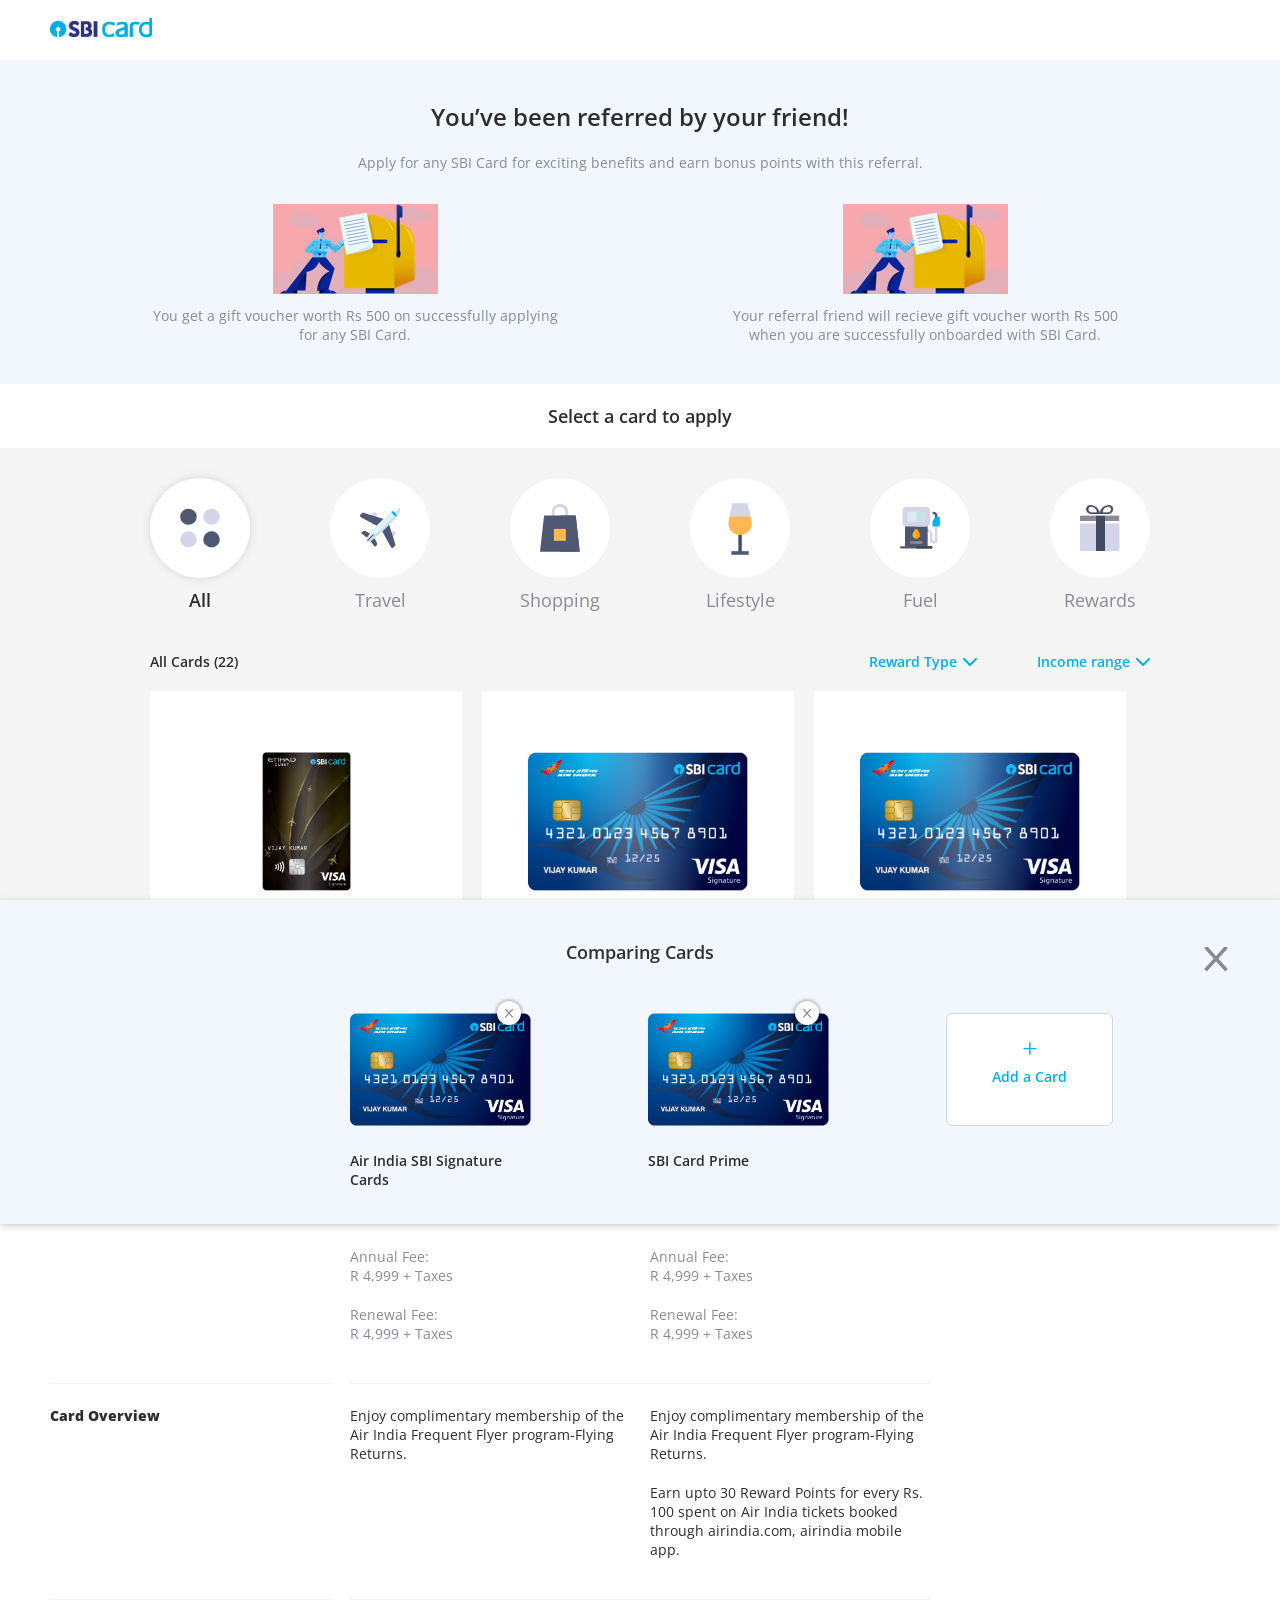
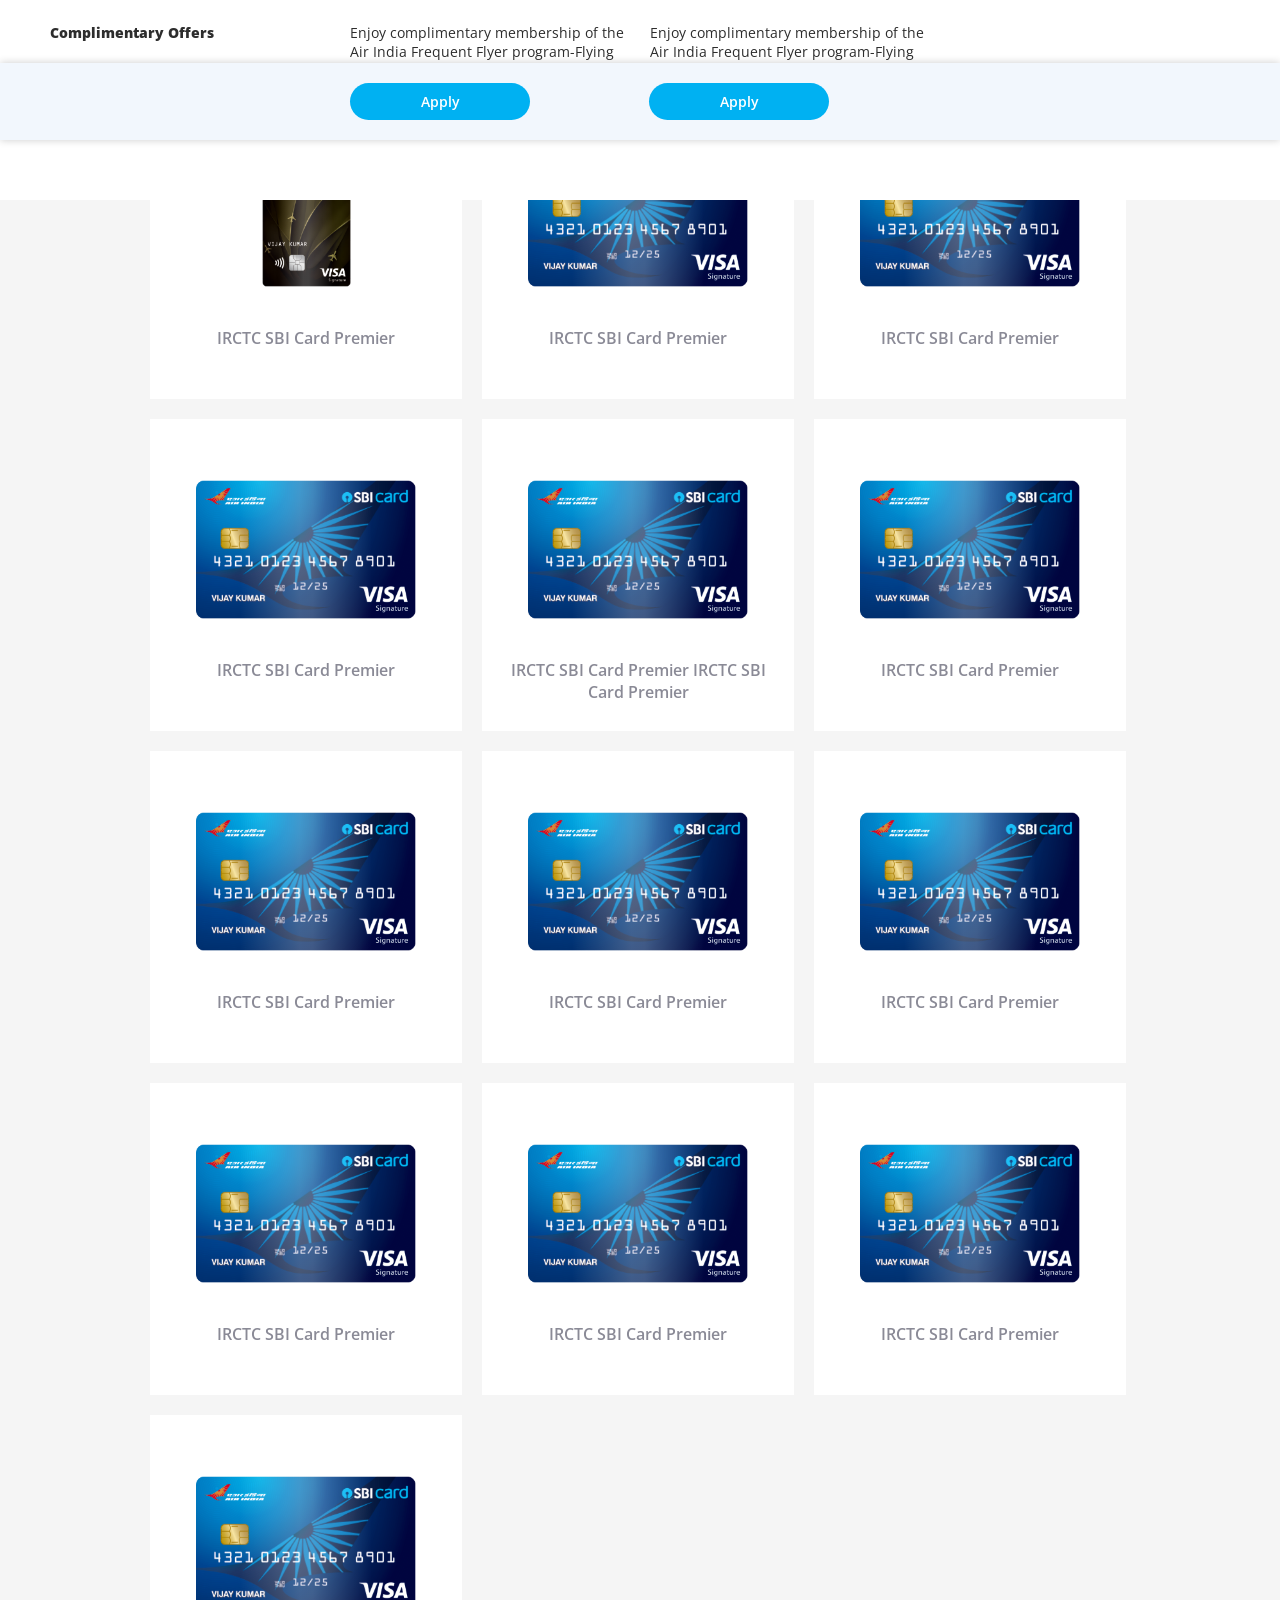
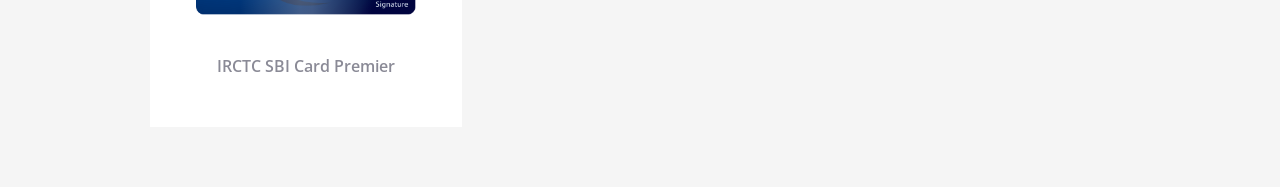
==== commit 326e2748: "2 more mobile fixes" ====
--- a/index.html
+++ b/index.html
@@ -7,7 +7,7 @@
     <link href="https://fonts.googleapis.com/css?family=Open+Sans:400,600,700&display=swap" rel="stylesheet">
     <link rel="stylesheet" href="css/style.css">
     <link rel="stylesheet" href="css/additions.css">
-    <script src="http://code.jquery.com/jquery-3.4.1.js"></script>
+    <script src="https://code.jquery.com/jquery-3.4.1.js"></script>
     <title>Ref Landing</title>
 </head>
 
--- a/css/style.css
+++ b/css/style.css
@@ -1724,7 +1724,7 @@
     }
     .re_fullcomparebox_footer .re_fullcomparebox_footer_inner a {
         min-width: 100%;
-        height: 57px;
+        height: 77px;
         border-radius: 0;
         margin-right: 0;
     }
@@ -1884,7 +1884,7 @@
     }
     .re_fullcomparebox .re_fullcomparebox_header h3 {
         position: fixed;
-        left: 80px;
+        width: 100%;
     }
     .re_header_cards {
         padding-top: 73px;
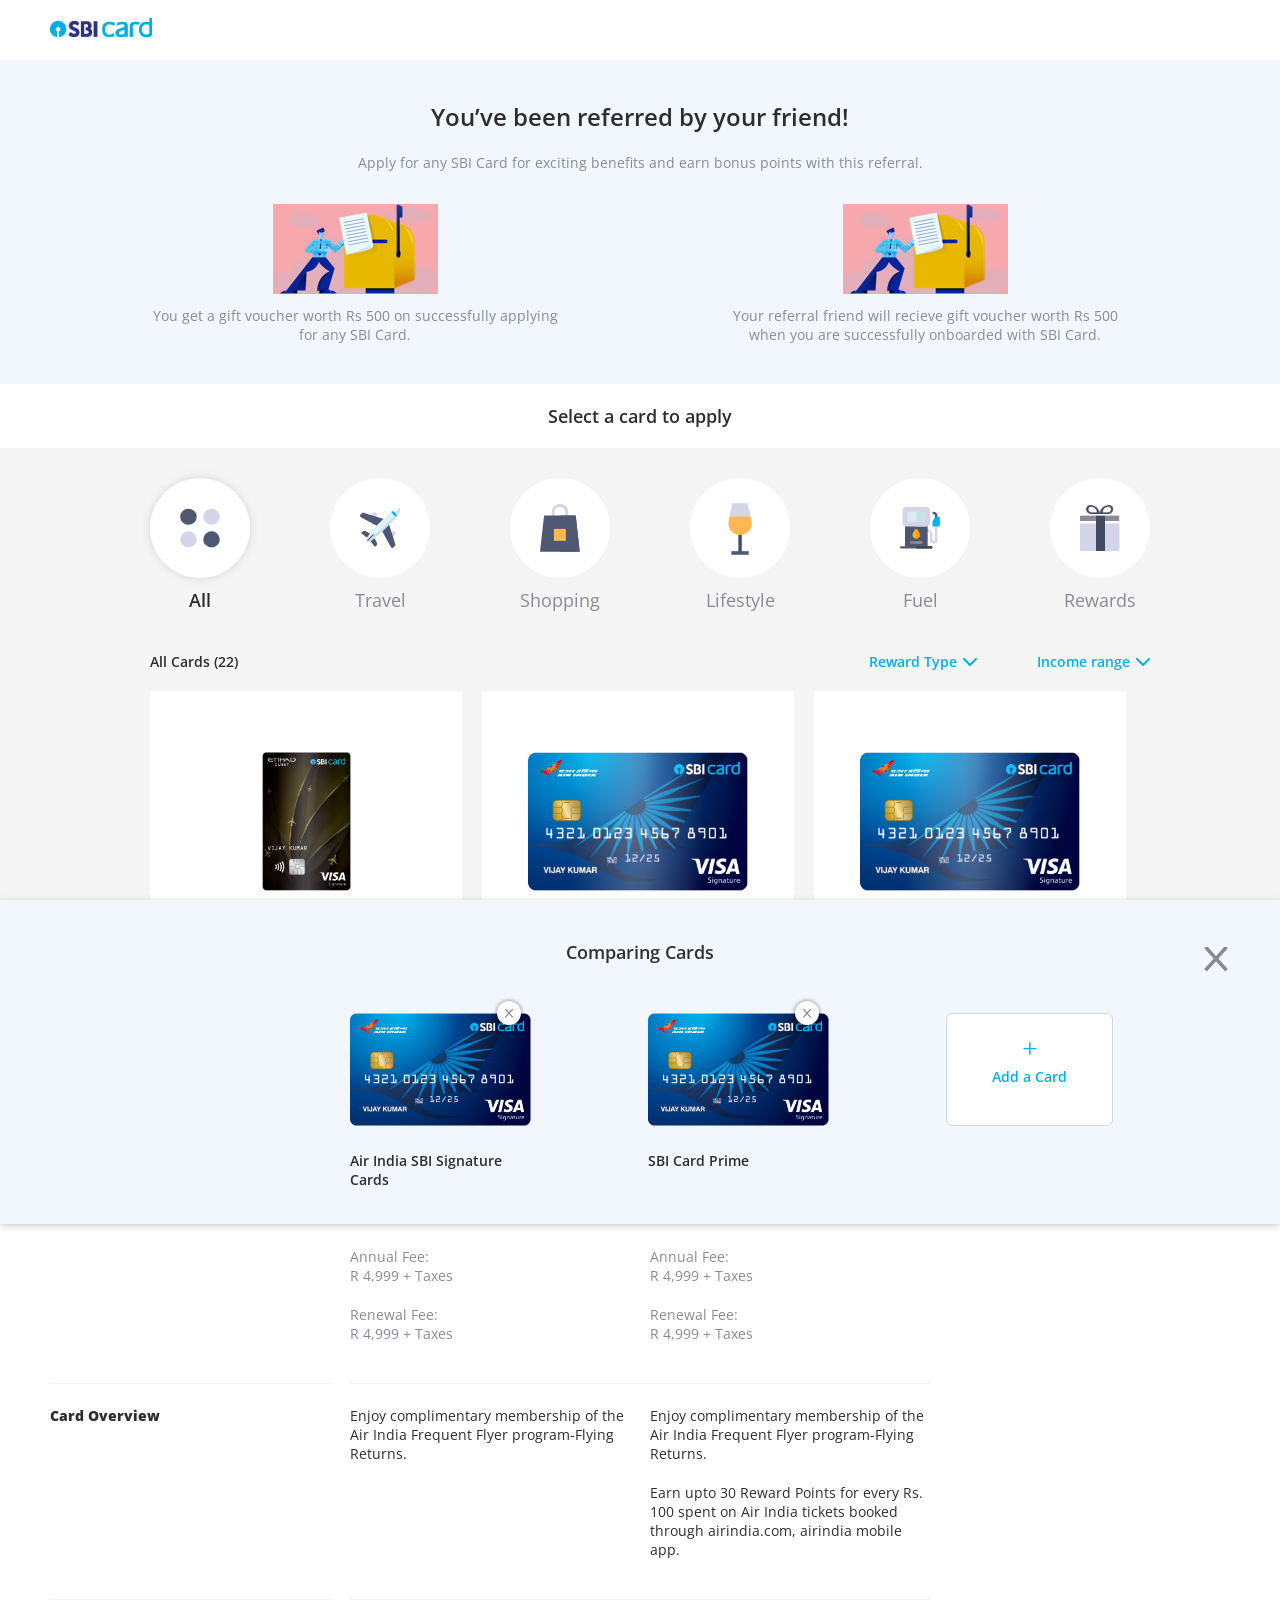
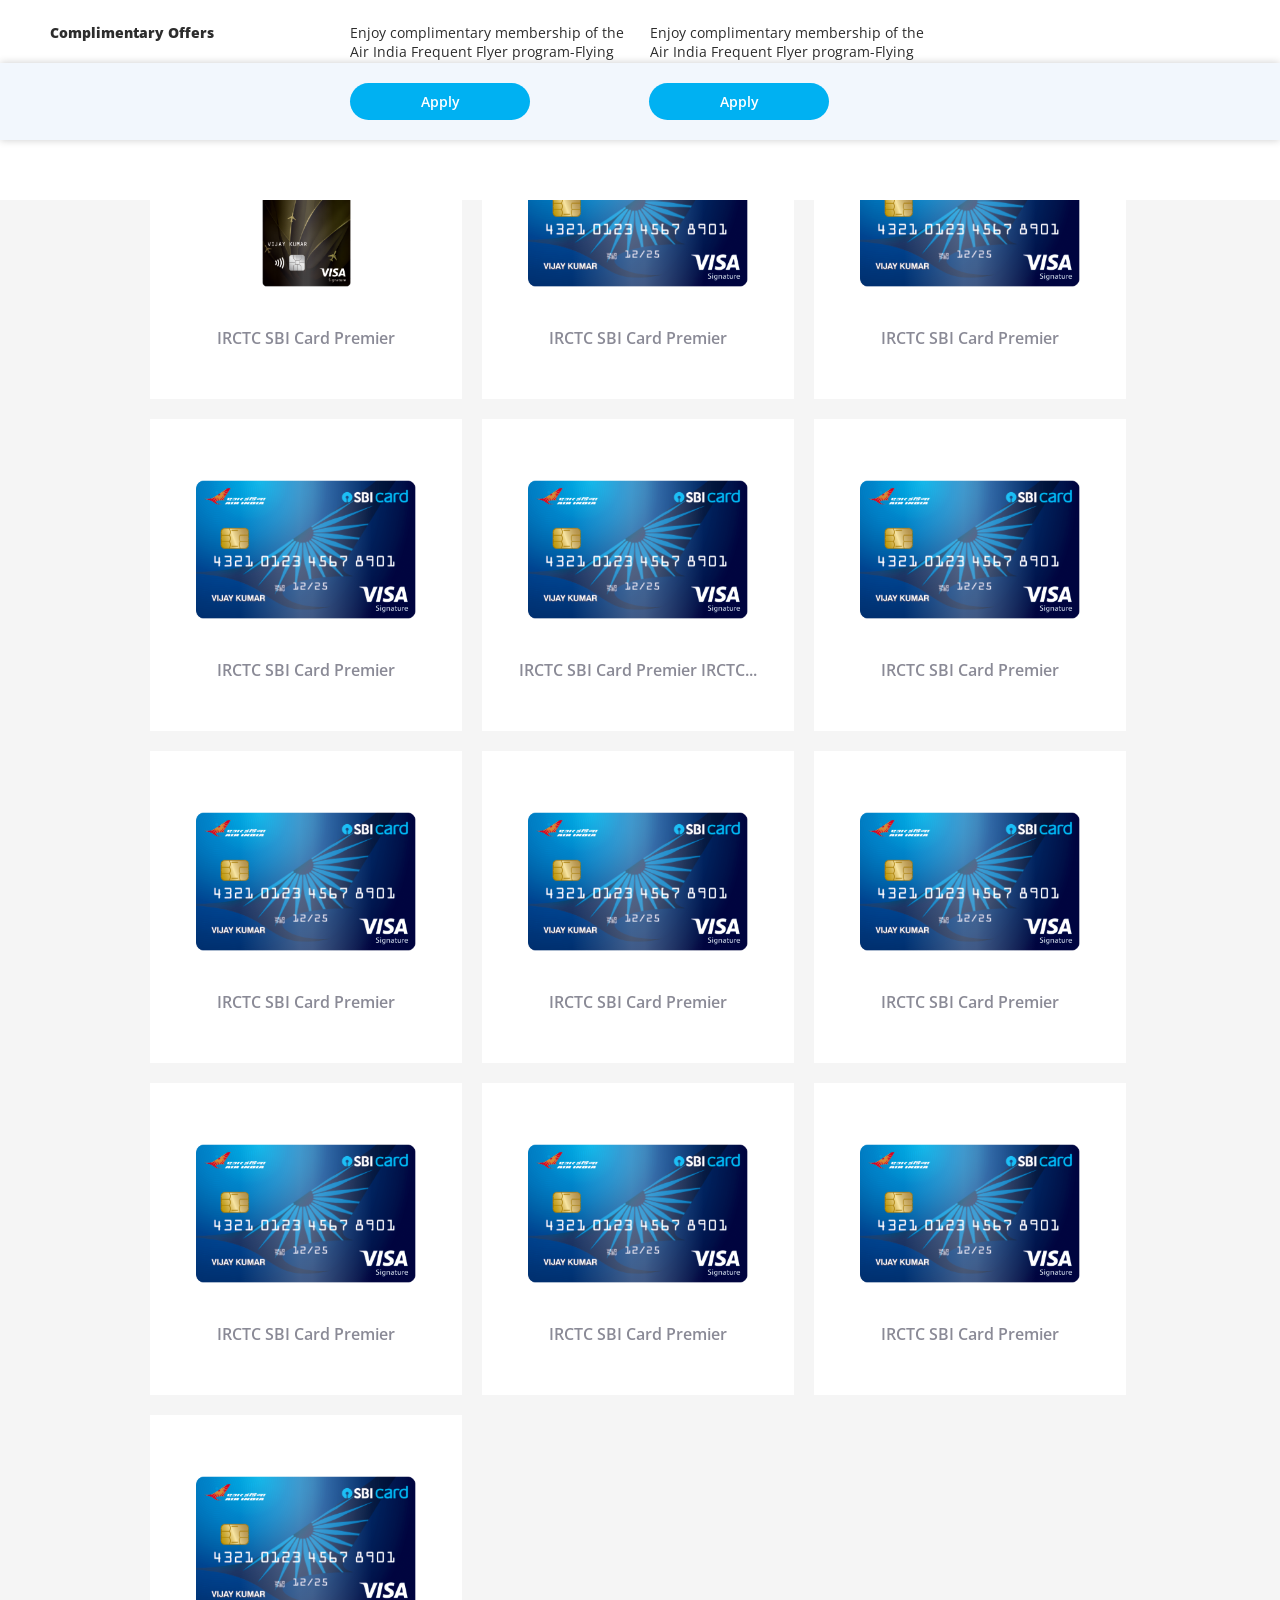
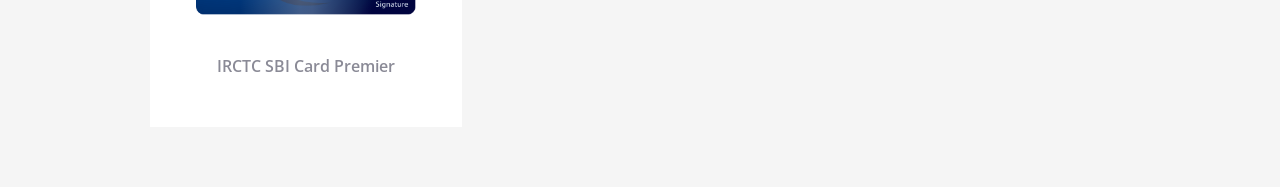
==== commit 9d7d67bf: "IE fixes" ====
--- a/index.html
+++ b/index.html
@@ -585,7 +585,7 @@
     <div class="re_detailcard_open_parent hidden">
         <div class="re_opened_card">
             <a href="javascript:;" class="re_close_desc" onclick="closeCardDetails()">
-                <img src="images/card_close.svg" alt="">
+                <img class="close-card-img" src="images/card_close.svg" alt="">
             </a>
             <img class="detail-card-image" src="images/re_active_card.png">
             <p class="opened-card-heading">IRCTC SBI Card Premier</p>
@@ -917,7 +917,7 @@
                 button.innerHTML = 'Know More';
             } */
 
-            setTimeout(() => {
+            setTimeout(function(){
                 $('.re_fullcomparebox').after(detailedCard);
             }, 1000);
 
--- a/css/style.css
+++ b/css/style.css
@@ -376,6 +376,7 @@
     color: #8a8a96;
     padding-top: 40px;
     transition: all .2s;
+    width: 100%;
     /* padding-left: 15px;
     padding-right: 15px; */
 }
--- a/css/additions.css
+++ b/css/additions.css
@@ -39,6 +39,11 @@
     max-width: 102px;
     max-height: 156px;
   }
+}
+.re_cards_parent .re_detailcard_open_parent .re_opened_card .close-card-img {
+  max-width: 22px;
+  max-height: 22px;
+  width: 100%;
 }
 .re_cards_parent .re_card_box_ {
   margin-right: 20px;
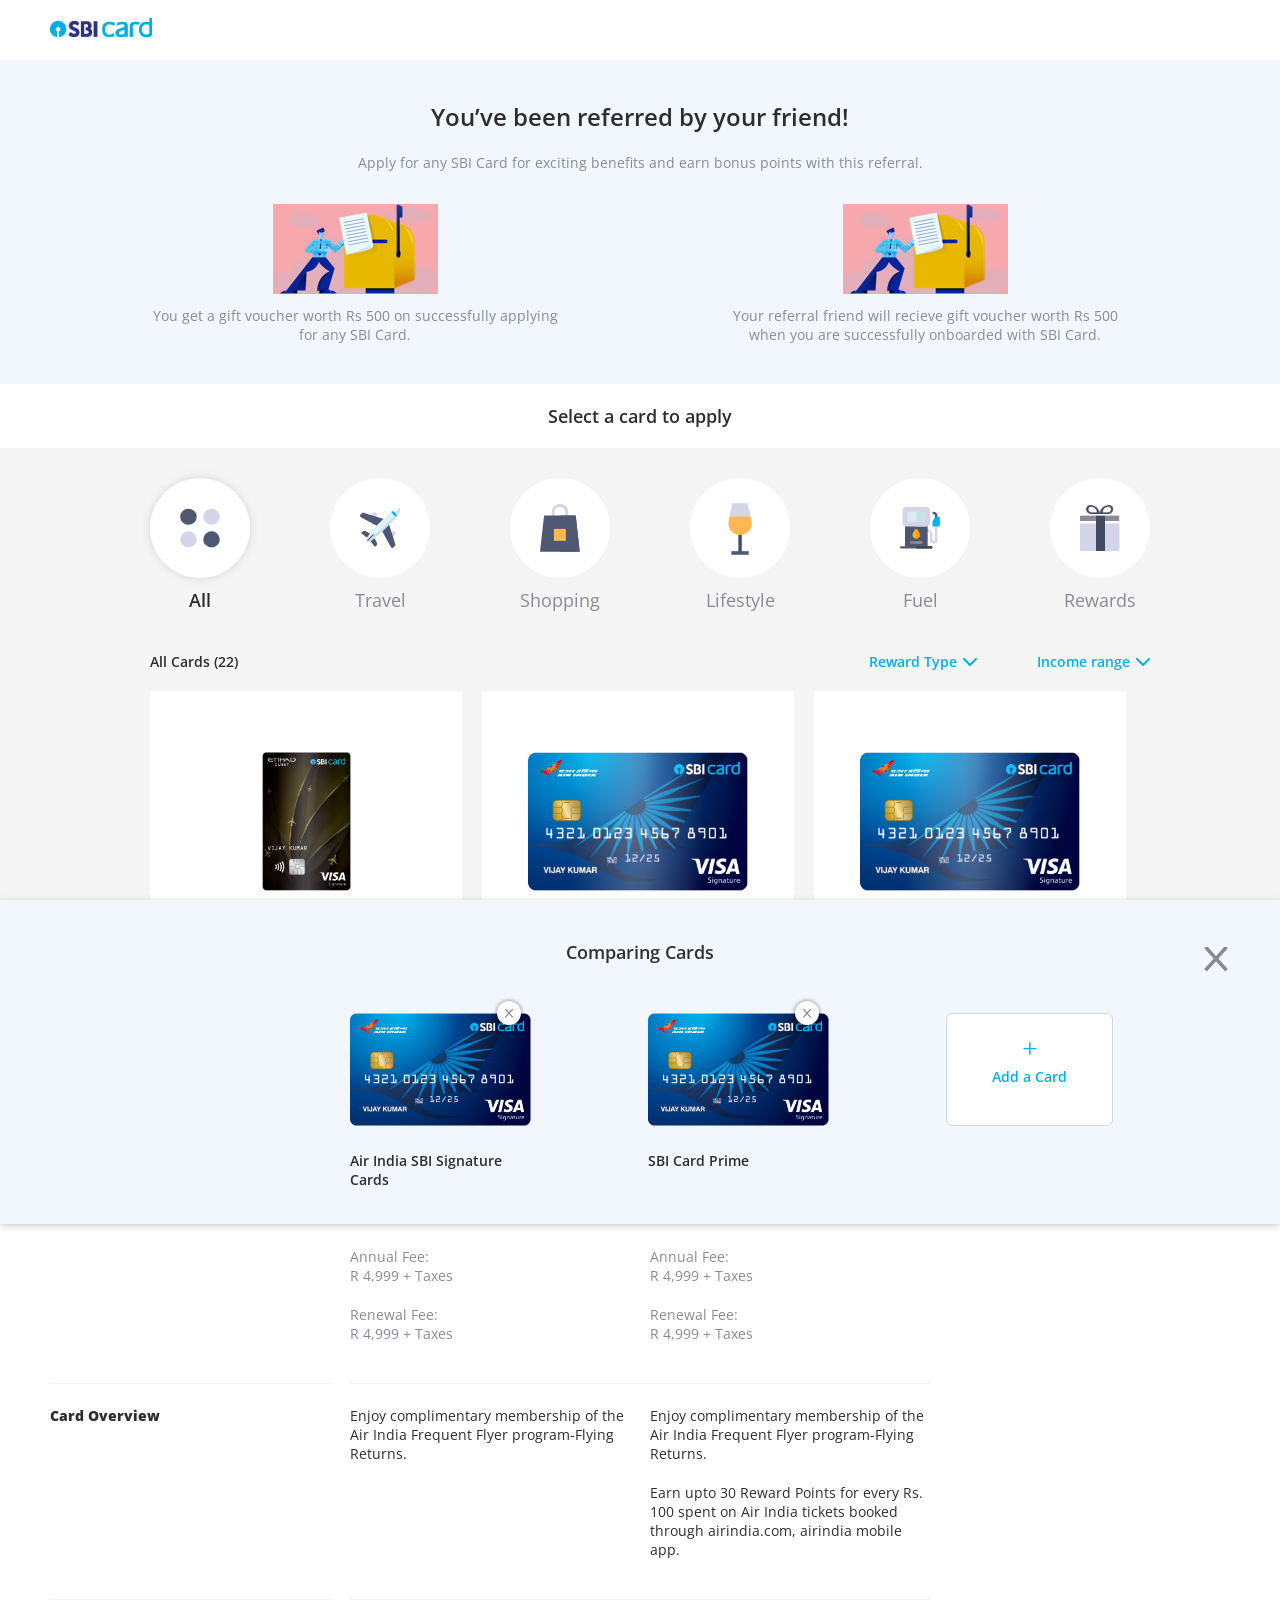
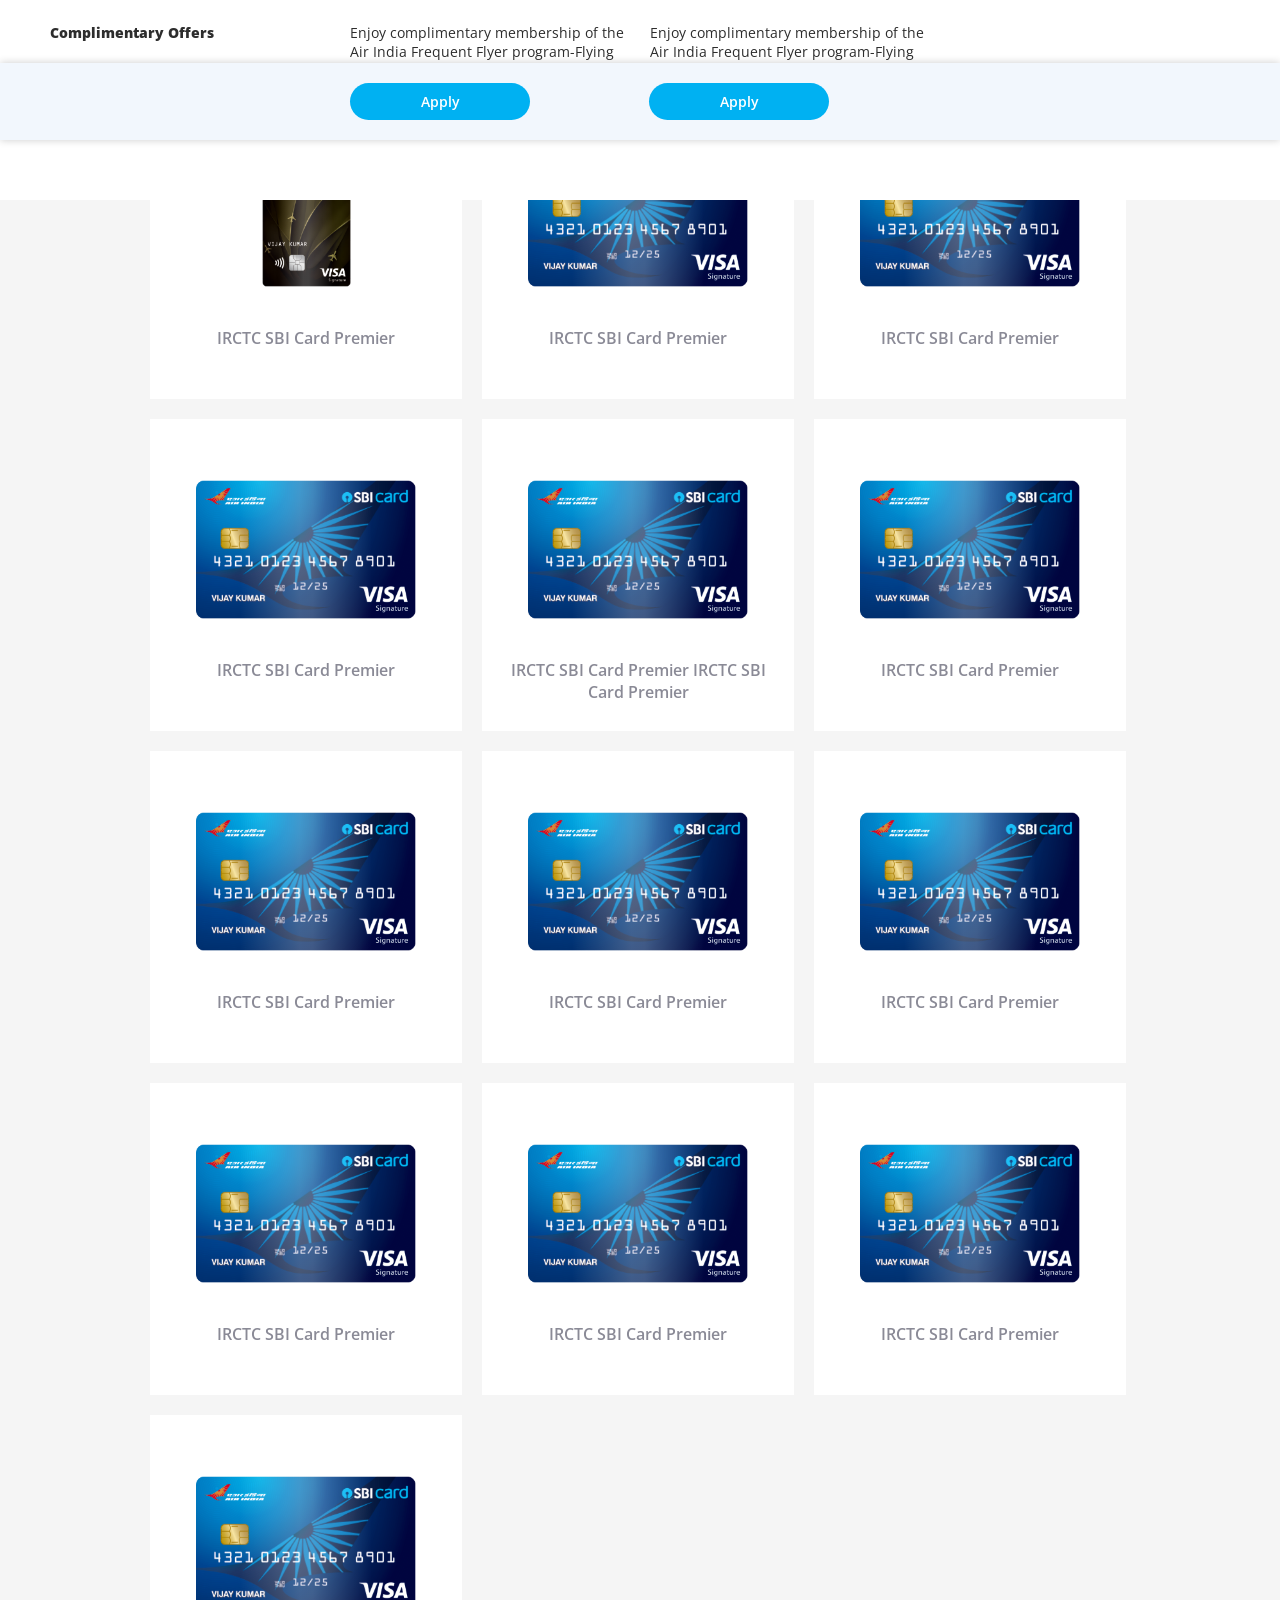
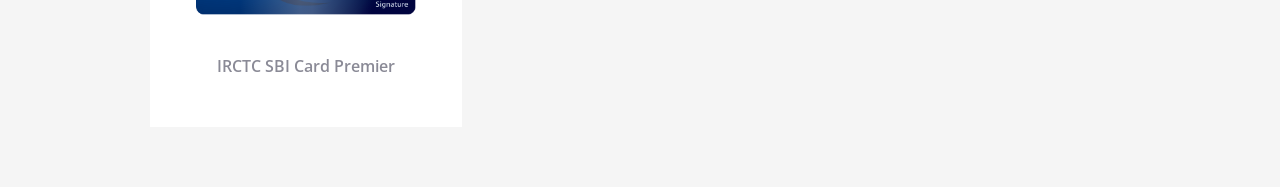
==== commit 19c00771: "1 line ellipse fix try for IE" ====
--- a/index.html
+++ b/index.html
@@ -832,7 +832,6 @@
                 var titleheight = $(this).find('p').innerHeight();
                 var para = $(this).find('p')[0];
                 if (titleheight > oneLineThresh) {
-                    $(this).addClass('twolinetext');
                     var wordArray = para.innerHTML.split(" ");
                     if (titleheight > twoLineThresh) { // if the statement goes till third line
                         while (para.scrollHeight > twoLineThresh) {
@@ -840,7 +839,7 @@
                             para.innerHTML = wordArray.join(" ") + ("...");
                         }
                     }
-
+                    $(this).addClass('twolinetext');
                 }
             });
 
--- a/css/style.css
+++ b/css/style.css
@@ -377,6 +377,7 @@
     padding-top: 40px;
     transition: all .2s;
     width: 100%;
+    box-sizing: content-box;
     /* padding-left: 15px;
     padding-right: 15px; */
 }
@@ -1224,6 +1225,7 @@
 .re_cards_parent>div.active .re_addtocomparebox_btn_hover {
     visibility: visible;
     margin-top: 12px;
+    opacity: 1;
 }
 
 .re_cards_parent>div.active .re_bgbox {
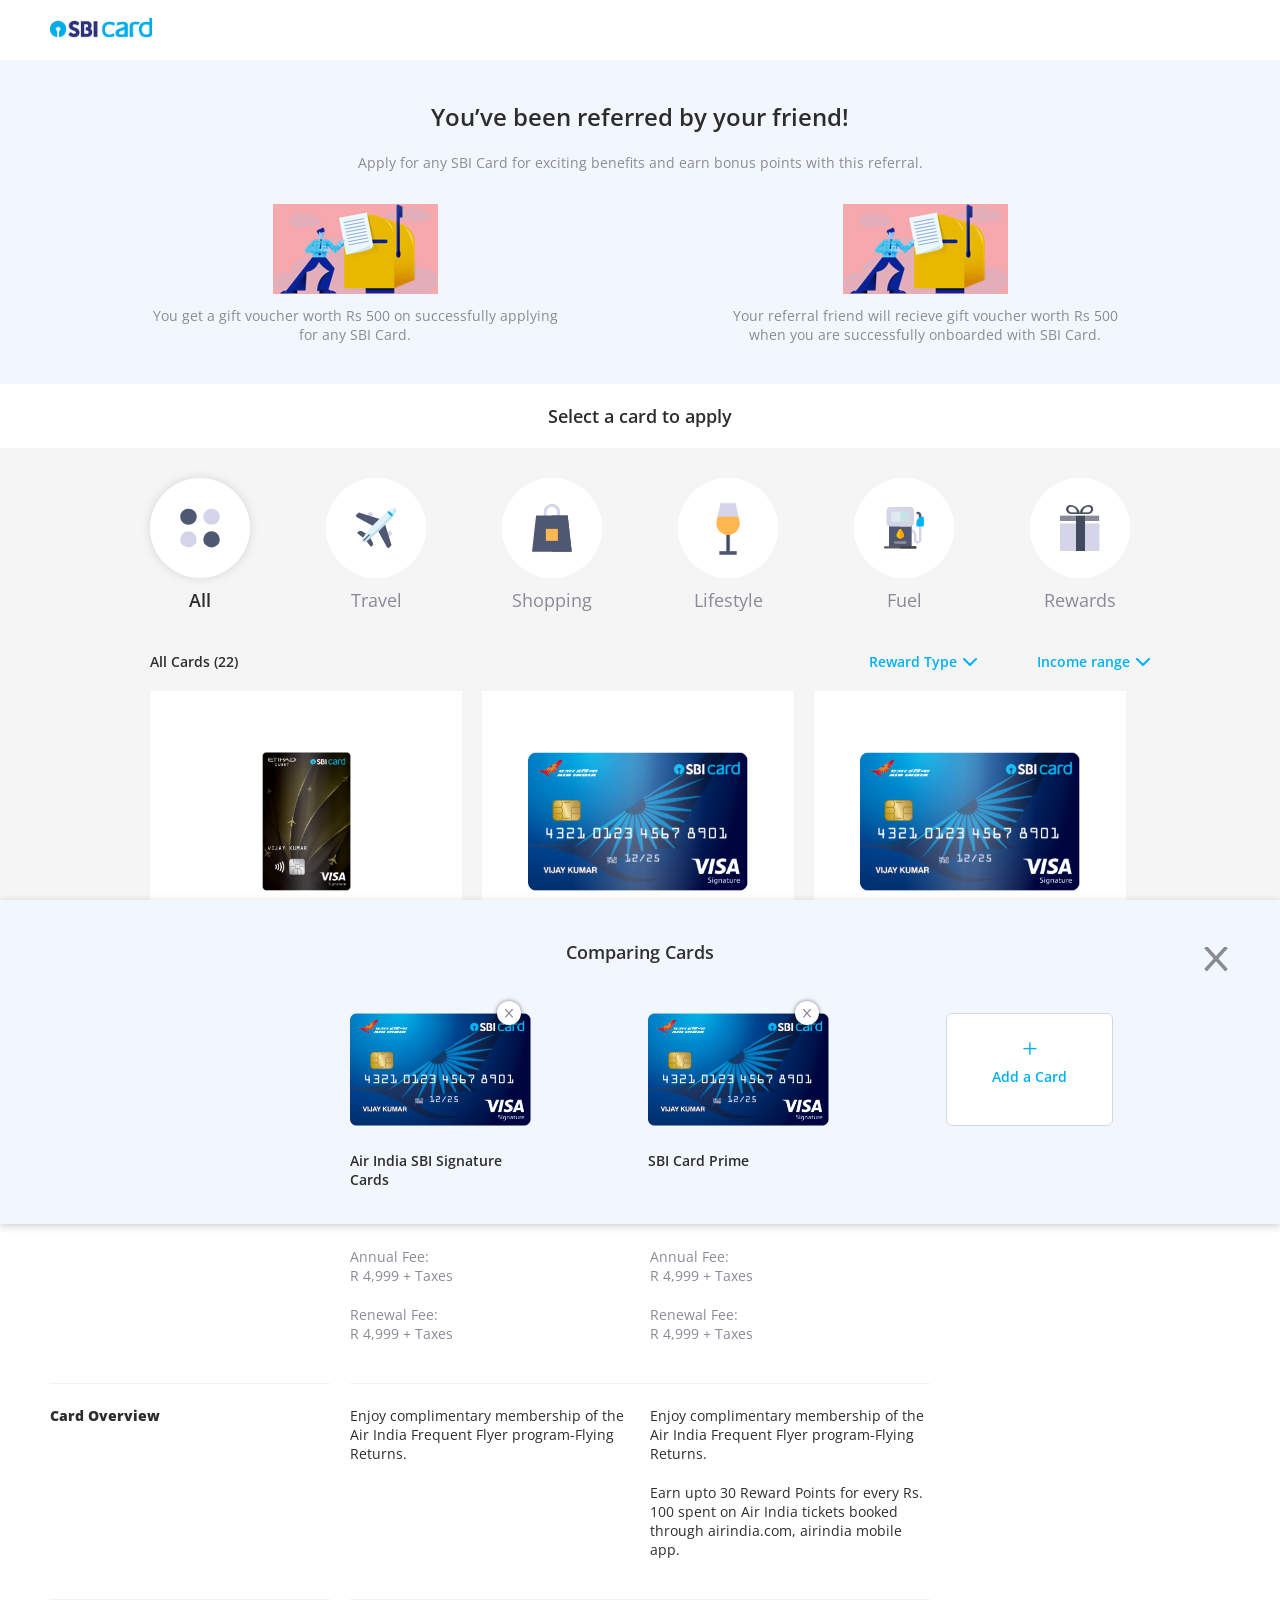
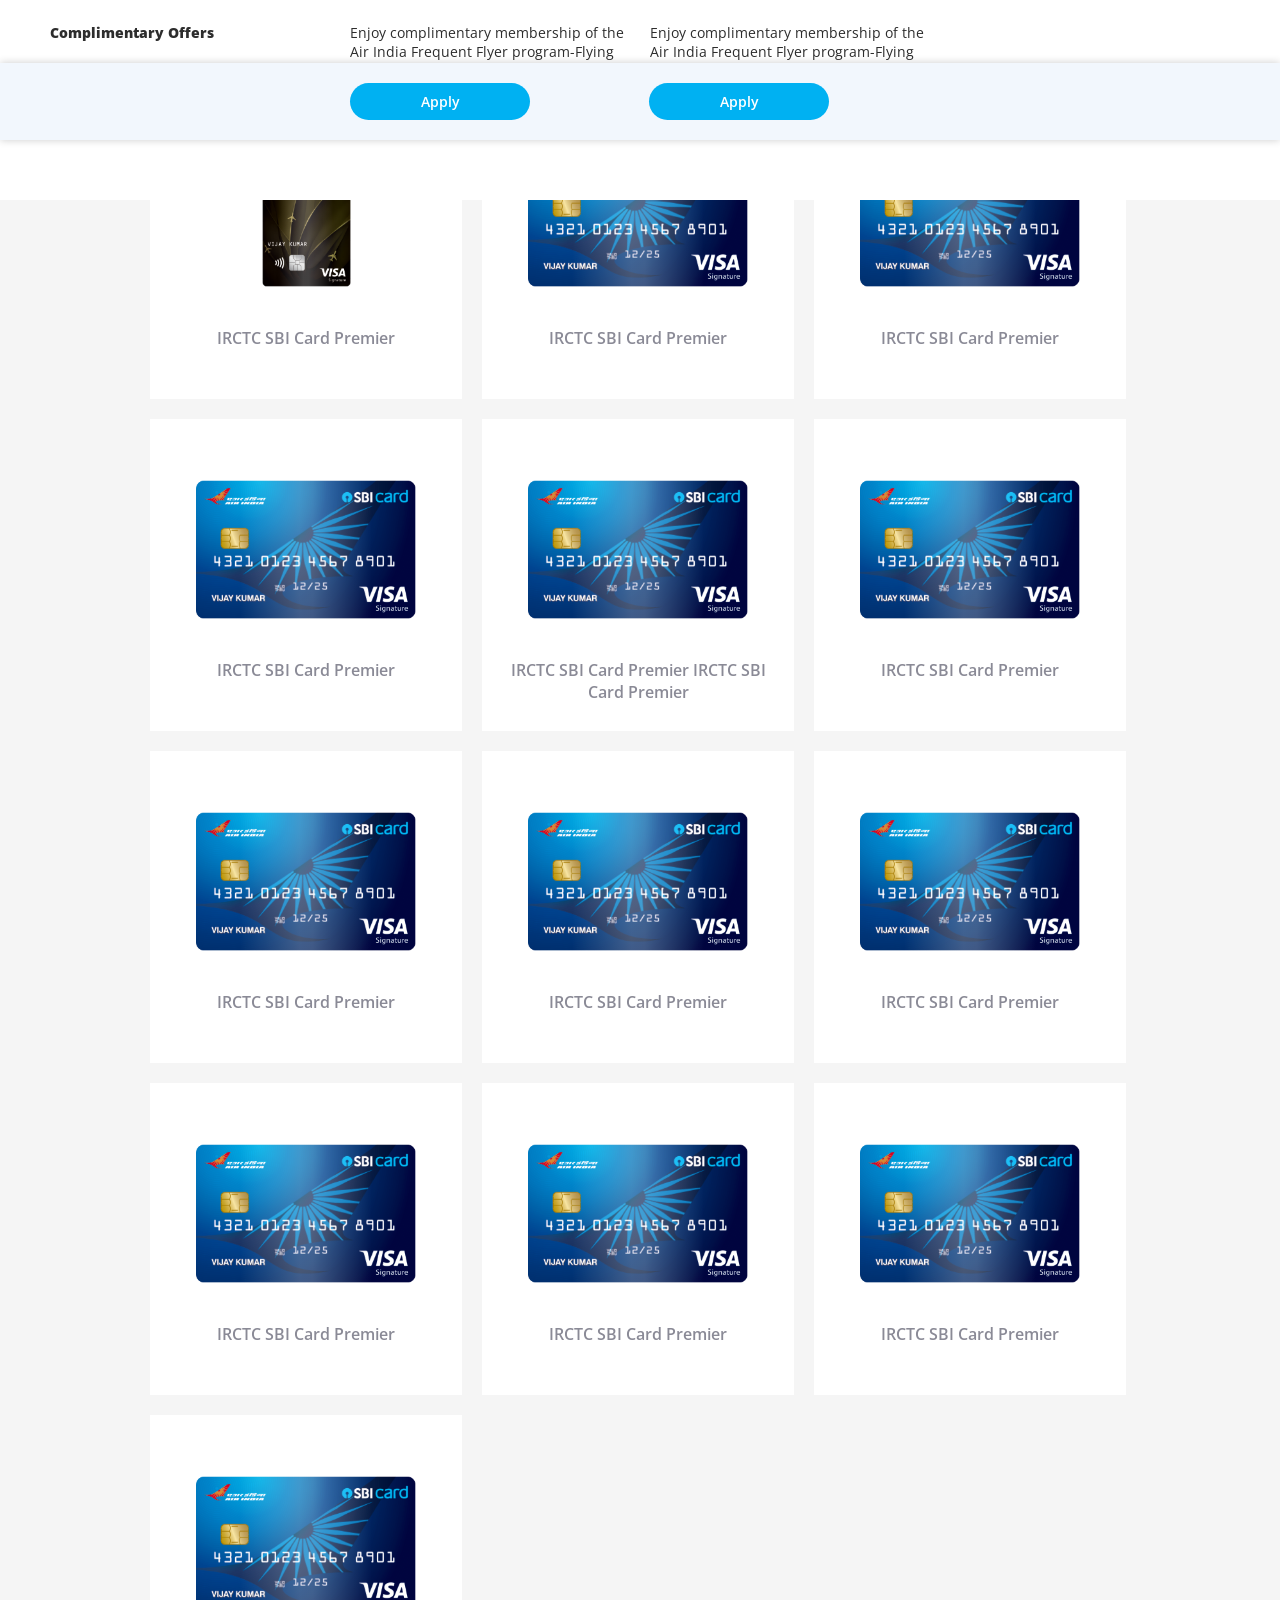
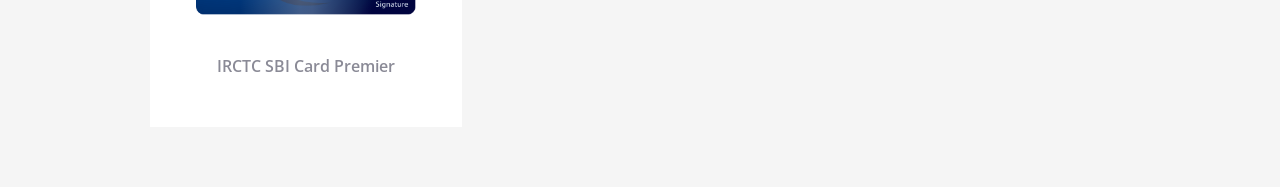
==== commit 61d84c6a: "IE and oother fixes" ====
--- a/index.html
+++ b/index.html
@@ -200,8 +200,10 @@
                         <div class="righthover re-desktop"></div>
                         <div class="imagebg"></div>
                     </div>
-                    <p title="IRCTC SBI Card Premier IRCTC SBI Card Premier IRCTC SBI Card Premier IRCTC SBI Card Premier IRCTC SBI Card Premier IRCTC SBI Card Premier">
-                        IRCTC SBI Card Premier IRCTC SBI Card Premier IRCTC SBI Card Premier IRCTC SBI Card Premier IRCTC
+                    <p
+                        title="IRCTC SBI Card Premier IRCTC SBI Card Premier IRCTC SBI Card Premier IRCTC SBI Card Premier IRCTC SBI Card Premier IRCTC SBI Card Premier">
+                        IRCTC SBI Card Premier IRCTC SBI Card Premier IRCTC SBI Card Premier IRCTC SBI Card Premier
+                        IRCTC
                         SBI Card Premier IRCTC SBI Card Premier</p>
                     <a href="javascript:;" class="re_addtocomparebox_btn_hover">
                         Apply now
@@ -826,22 +828,24 @@
                     }
 
                 } else {
-                    var oneLineThresh = 58;
-                    var twoLineThresh = 76;
+                    var oneLineThresh = 62;
+                    var twoLineThresh = 84;
                 }
                 var titleheight = $(this).find('p').innerHeight();
                 var para = $(this).find('p')[0];
                 if (titleheight > oneLineThresh) {
-                    var wordArray = para.innerHTML.split(" ");
-                    if (titleheight > twoLineThresh) { // if the statement goes till third line
-                        while (para.scrollHeight > twoLineThresh) {
-                            wordArray.pop();
-                            para.innerHTML = wordArray.join(" ") + ("...");
+                            var wordArray = para.innerHTML.split(" ");
+                            if (titleheight > twoLineThresh) { // if the statement goes till third line
+                                while (para.scrollHeight > twoLineThresh) {
+                                    wordArray.pop();
+                                    para.innerHTML = wordArray.join(" ") + ("...");
+                                }
+                            }
+                            $(this).addClass('twolinetext');
                         }
-                    }
-                    $(this).addClass('twolinetext');
-                }
-            });
+                
+            });
+
 
 
             $('.re_filter_title a').click(function () {
@@ -916,7 +920,7 @@
                 button.innerHTML = 'Know More';
             } */
 
-            setTimeout(function(){
+            setTimeout(function () {
                 $('.re_fullcomparebox').after(detailedCard);
             }, 1000);
 
--- a/css/additions.css
+++ b/css/additions.css
@@ -91,6 +91,11 @@
 .re_card_area .re_detailcard_open_parent {
   margin-right: 20px;
 }
+@media screen and (min-width: 1015px) {
+  .re_card_area .re_detailcard_open_parent {
+    margin-right: 24px;
+  }
+}
 @media screen and (min-width: 360px) and (max-width: 389px) {
   .re_card_area .re_title {
     padding-right: 10px;
@@ -125,6 +130,21 @@
     justify-content: center;
   }
 }
+@media screen and (min-width: 360px) and (max-width: 389px) {
+  .re_card_area .recard_cat_button_sec {
+    width: 100%;
+  }
+}
+@media screen and (min-width: 390px) and (max-width: 787px) {
+  .re_card_area .recard_cat_button_sec {
+    width: calc(100%);
+  }
+}
+@media screen and (min-width: 768px) {
+  .re_card_area .recard_cat_button_sec {
+    width: calc(100% - 20px);
+  }
+}
 .re-mobile {
   display: none;
 }
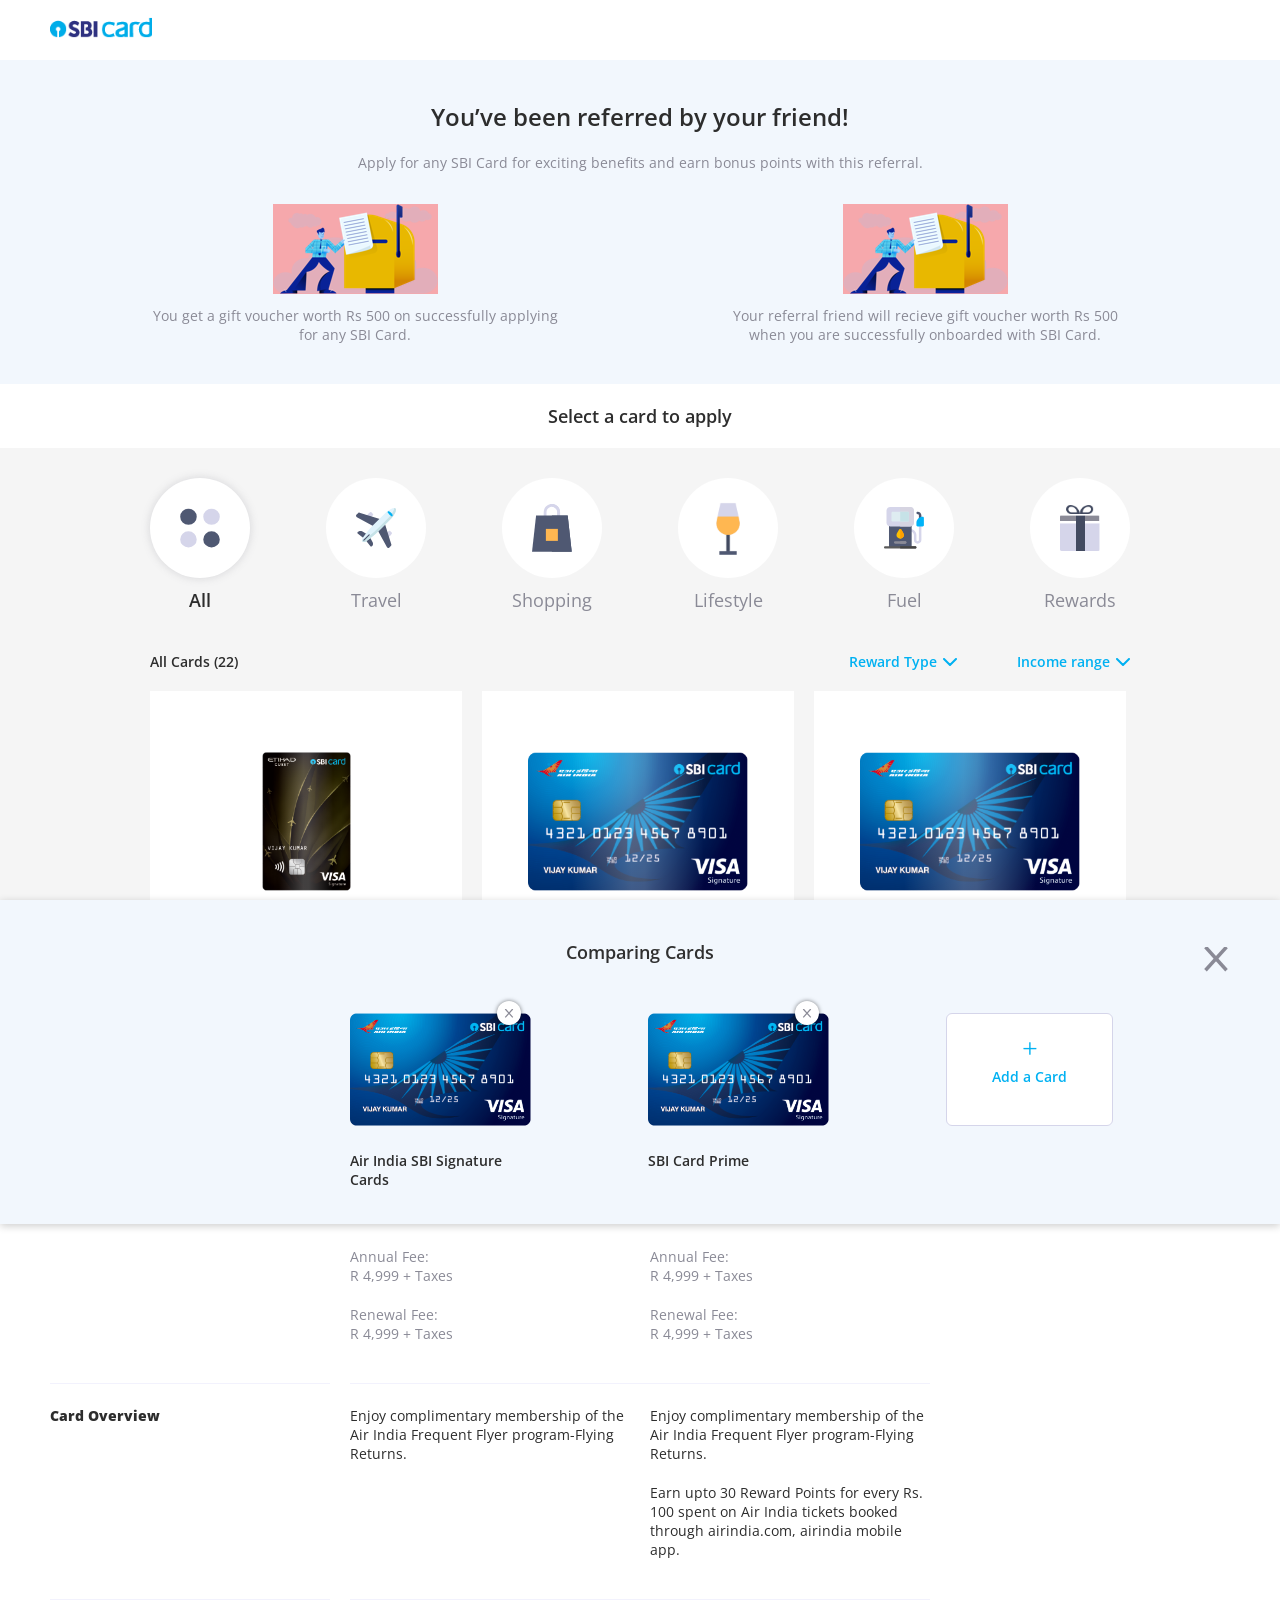
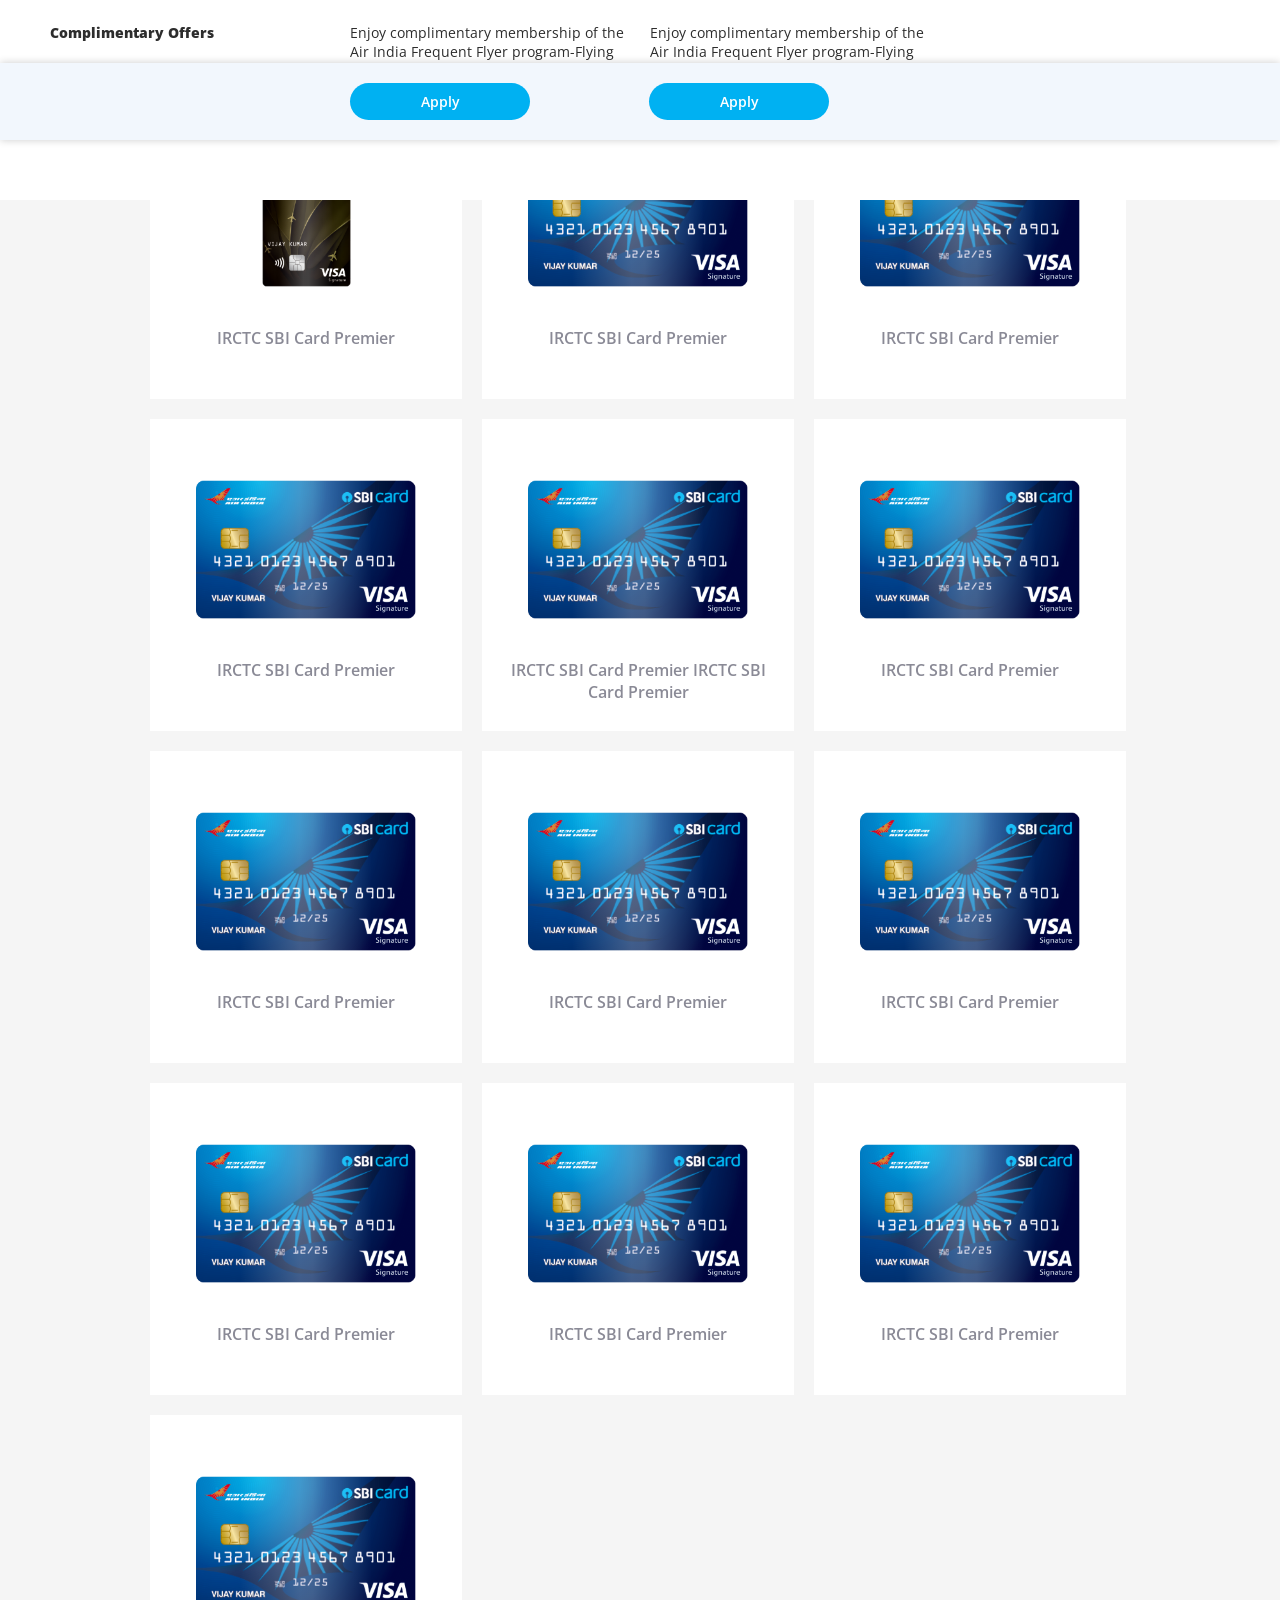
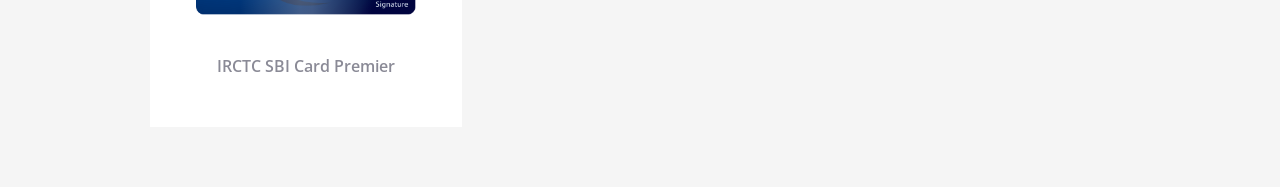
==== commit a47d198f: "IE fixes 3" ====
--- a/index.html
+++ b/index.html
@@ -708,7 +708,8 @@
             document.querySelector('#re_fullcomparebox').classList.remove('re_fullcomparebox_scroll');
             $('.re_close_full_compare').hide();
         }
-        $(document).ready(function () {
+        //$(document).ready(function () {
+            window.addEventListener('load', function () {
             if ($(window).width() >= 768) {
                 $('.re_card_area .re_title a').click(function (e) {
                     e.stopImmediatePropagation();
@@ -769,7 +770,7 @@
             for (var i in subCatContainer)
                 $(subCatContainer[i]).scrollLeft($(this).scrollLeft());
         });
-        $(document).ready(function () {
+        window.addEventListener('load', function () {
             $('.recard_cat_button_sec a').click(function () {
                 $('.recard_cat_button_sec a').removeClass('active');
                 $(this).addClass('active');
@@ -816,15 +817,16 @@
             $('.re_addtocomparebox_btn_hover').click(function (e) {
                 e.stopImmediatePropagation();
             });
-            $('.re_cards_parent>.re_card_box_').each(function () {
+            setTimeout(function(){
+                $('.re_cards_parent>.re_card_box_').each(function () {
                 var oneLineThresh, twoLineThresh;
                 if ($(window).width() < 768) {
                     if ($(this).hasClass('vertical-card')) {
-                        oneLineThresh = 34;
-                        twoLineThresh = 48;
+                        oneLineThresh = 41;
+                        twoLineThresh = 62;
                     } else {
-                        oneLineThresh = 54;
-                        twoLineThresh = 68;
+                        oneLineThresh = 61;
+                        twoLineThresh = 88;
                     }
 
                 } else {
@@ -833,6 +835,7 @@
                 }
                 var titleheight = $(this).find('p').innerHeight();
                 var para = $(this).find('p')[0];
+
                 if (titleheight > oneLineThresh) {
                             var wordArray = para.innerHTML.split(" ");
                             if (titleheight > twoLineThresh) { // if the statement goes till third line
@@ -841,12 +844,22 @@
                                     para.innerHTML = wordArray.join(" ") + ("...");
                                 }
                             }
+                            //setTimeout(function(){dummy(para, titleheight, oneLineThresh, twoLineThresh);});
                             $(this).addClass('twolinetext');
                         }
                 
             });
-
-
+            });
+
+            function dummy(para, titleheight, oneLineThresh, twoLineThresh){
+                var wordArray = para.innerHTML.split(" ");
+                            if (titleheight > twoLineThresh) { // if the statement goes till third line
+                                while (para.scrollHeight > twoLineThresh) {
+                                    wordArray.pop();
+                                    para.innerHTML = wordArray.join(" ") + ("...");
+                                }
+                            }
+            }
 
             $('.re_filter_title a').click(function () {
                 $('.re_filters_body input[type="checkbox"]:checked').each(function () {
@@ -854,7 +867,7 @@
                 })
             });
 
-        });
+        })
 
         function onSelectCard(card, index) {
             var allCards = document.querySelectorAll('.re_cards_parent .re_card_box_'), row;
@@ -887,7 +900,12 @@
             var detailedCard = $('.re_detailcard_open_parent');
             var panelBody = document.querySelector('.re_know_more_details');
             // Set Card Content 
-            var cardHeading = card.querySelector('p').innerHTML;
+            if (card.className.indexOf('twolinetext') !== -1) {
+                var cardHeading = card.querySelector('p').title;
+            } else {
+                var cardHeading = card.querySelector('p').innerHTML;
+            }
+            
             var cardImage = card.querySelector('.re_bgbox').style['background-image'].slice(5, -2);
             detailedCard.find('.opened-card-heading')[0].innerHTML = cardHeading;
             detailedCard.find('.detail-card-image')[0].src = cardImage;
--- a/css/style.css
+++ b/css/style.css
@@ -655,6 +655,7 @@
 .re_filtersbox {
     position: relative;
     margin-bottom: 20px;
+    padding-right: 20px;
 }
 
 .re_filters_body input[type="checkbox"]+label {
